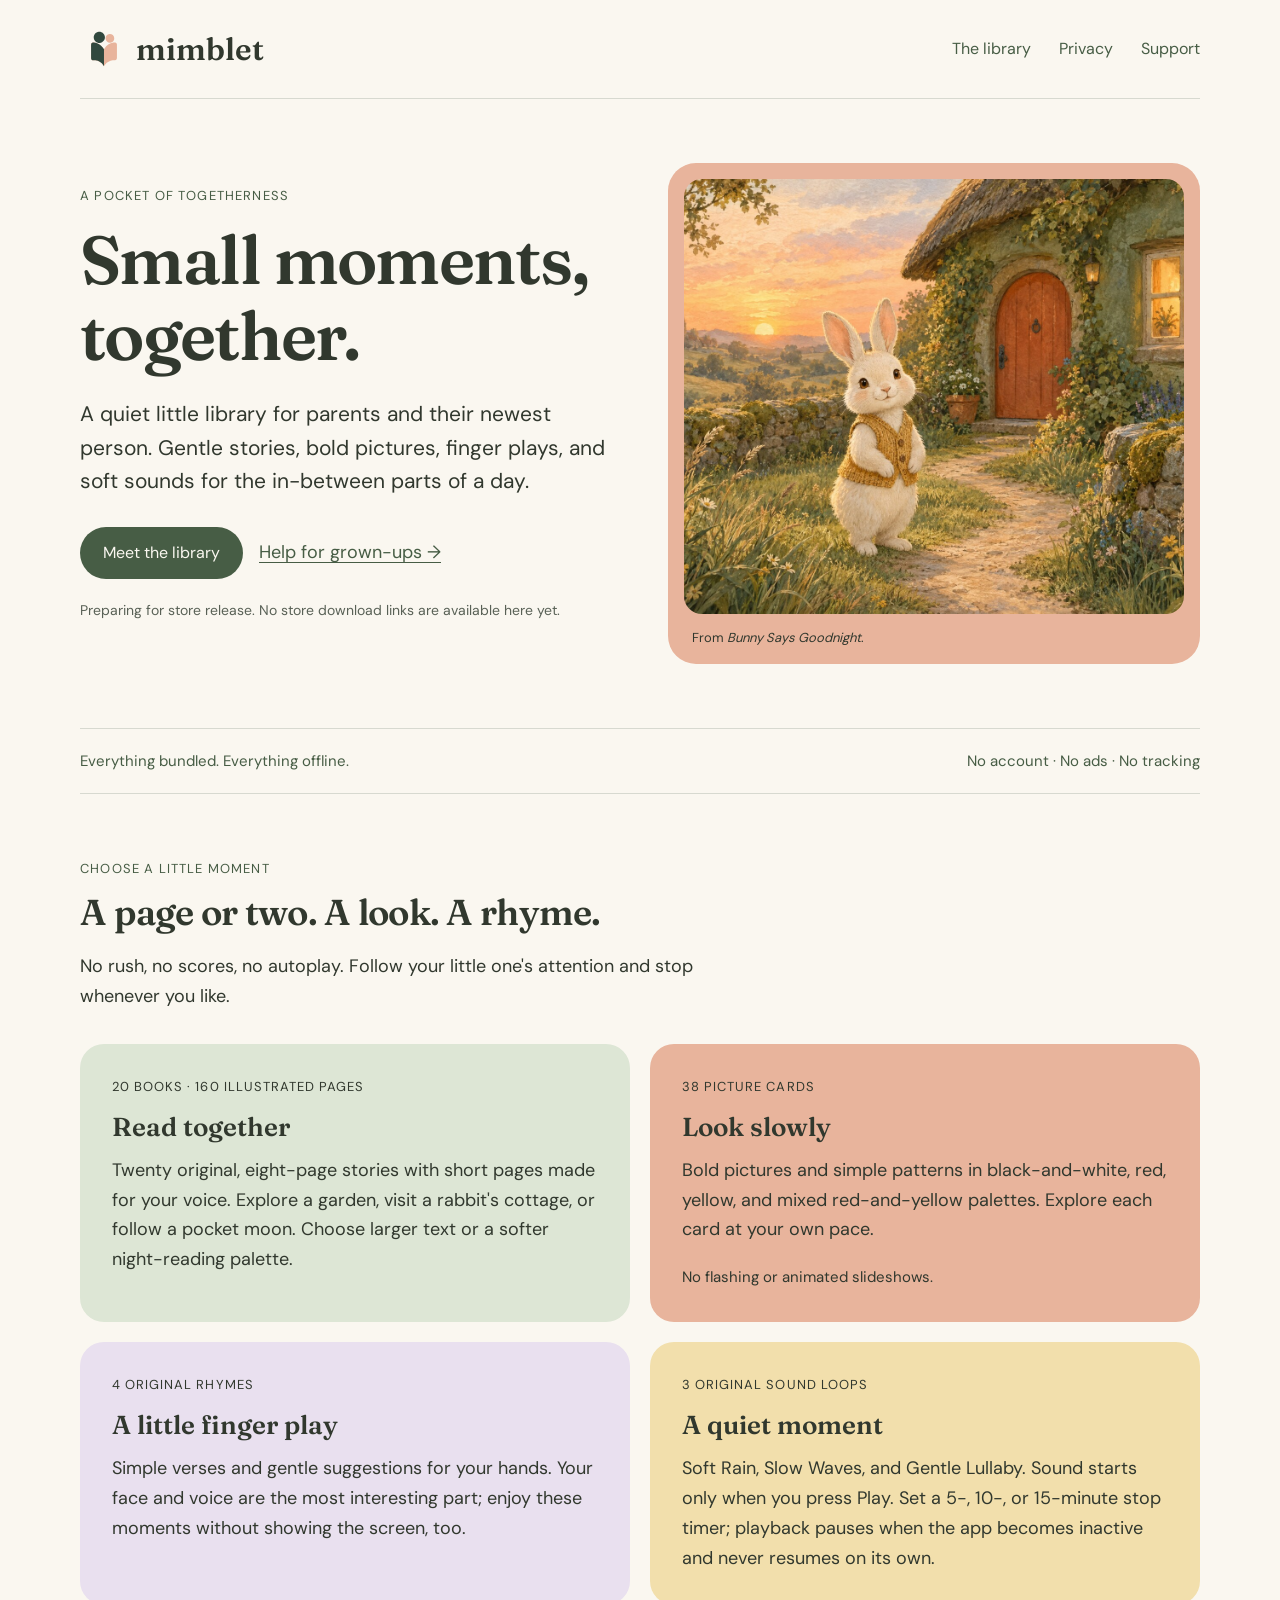
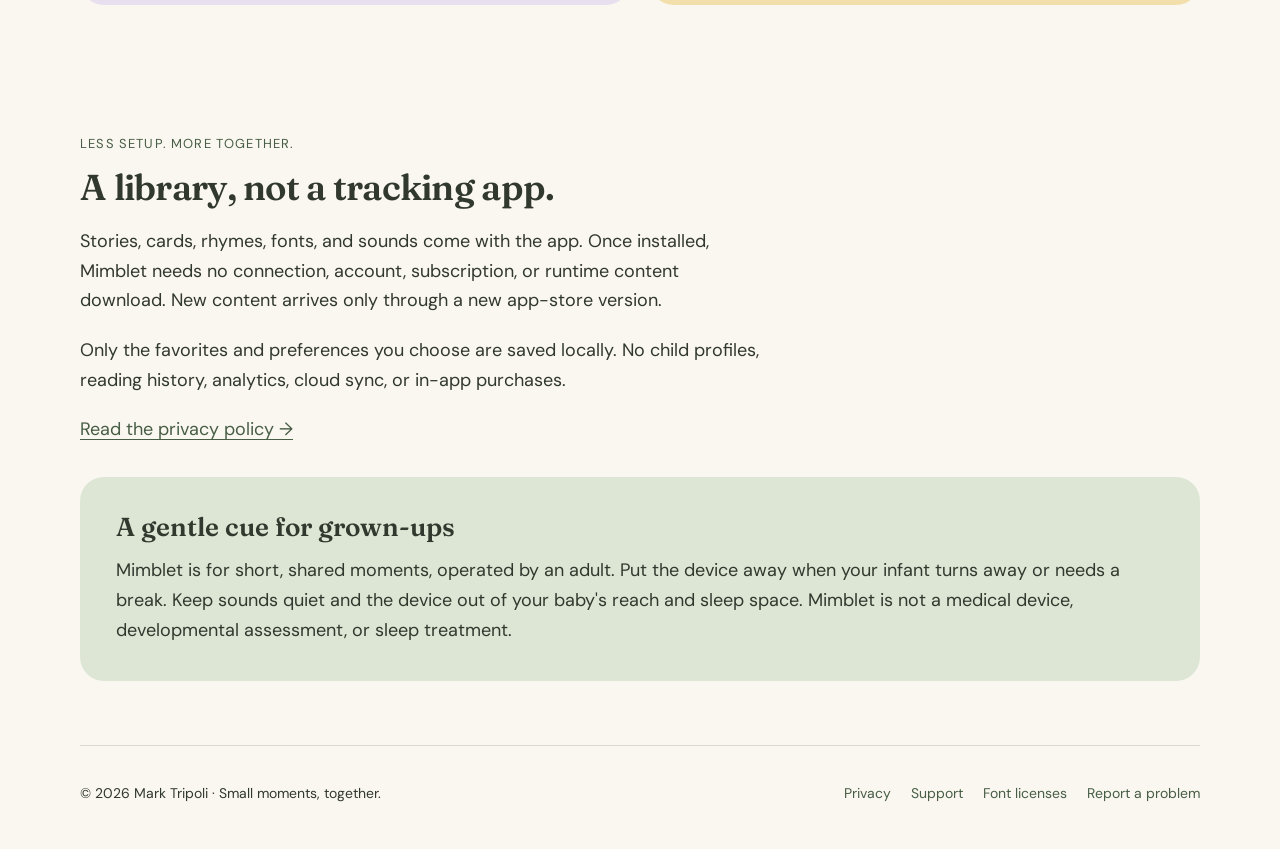
==== site/index.html @ 2c8bc7d5 "fix(site): QA/UX polish — validation, navigation, metadata, visited links" ====
<!DOCTYPE html>
<html lang="en">
<head><meta charset="utf-8"><meta name="viewport" content="width=device-width, initial-scale=1"><title>Mimblet — Small moments, together</title><meta name="description" content="An offline little library for parents and caregivers: 20 illustrated stories, 38 picture cards, four finger-play rhymes, and three soft sounds."><link rel="icon" href="assets/favicon.svg" type="image/svg+xml">
<meta name="theme-color" content="#FAF7F0">
<meta property="og:title" content="Mimblet — Small moments, together">
<meta property="og:description" content="An offline little library for parents and caregivers: illustrated stories, picture cards, finger-play rhymes, and soft sounds.">
<meta property="og:type" content="website">
<meta property="og:image" content="assets/bunny-goodnight-01.jpg">
<meta name="twitter:card" content="summary_large_image">
<link rel="stylesheet" href="styles.css"></head>
<body>
<a class="skip" href="#main">Skip to content</a>
<div class="wrap"><header class="header"><a class="brand" href="./" aria-label="Mimblet home"><img src="assets/brand-mark.svg" alt="" width="40" height="40">mimblet</a><nav aria-label="Main navigation"><a href="#library">The library</a><a href="privacy/">Privacy</a><a href="support/">Support</a></nav></header>
<main id="main">
<section class="hero" aria-labelledby="welcome"><div><p class="eyebrow">A pocket of togetherness</p><h1 id="welcome">Small moments,<br>together.</h1><p class="intro">A quiet little library for parents and their newest person. Gentle stories, bold pictures, finger plays, and soft sounds for the in-between parts of a day.</p><div class="actions"><a class="button" href="#library">Meet the library</a><a href="support/">Help for grown-ups →</a></div><p class="availability">Preparing for store release. No store download links are available here yet.</p></div><figure class="scene"><img src="assets/bunny-goodnight-01.jpg" alt="A little rabbit in a mustard waistcoat outside a warmly lit cottage at sunset." width="1536" height="1024"><figcaption>From <cite>Bunny Says Goodnight</cite>.</figcaption></figure></section>
<div class="strip" role="group" aria-label="App principles"><span>Everything bundled. Everything offline.</span><span>No account · No ads · No tracking</span></div>
<section id="library" class="section" aria-labelledby="library-title"><div class="section-head"><p class="eyebrow">Choose a little moment</p><h2 id="library-title">A page or two. A look. A rhyme.</h2><p>No rush, no scores, no autoplay. Follow your little one's attention and stop whenever you like.</p></div><div class="grid"><article class="card"><span class="number">20 books · 160 illustrated pages</span><h3>Read together</h3><p>Twenty original, eight-page stories with short pages made for your voice. Explore a garden, visit a rabbit's cottage, or follow a pocket moon. Choose larger text or a softer night-reading palette.</p></article><article class="card"><span class="number">38 picture cards</span><h3>Look slowly</h3><p>Bold pictures and simple patterns in black-and-white, red, yellow, and mixed red-and-yellow palettes. Explore each card at your own pace.</p><p class="small">No flashing or animated slideshows.</p></article><article class="card"><span class="number">4 original rhymes</span><h3>A little finger play</h3><p>Simple verses and gentle suggestions for your hands. Your face and voice are the most interesting part; enjoy these moments without showing the screen, too.</p></article><article class="card"><span class="number">3 original sound loops</span><h3>A quiet moment</h3><p>Soft Rain, Slow Waves, and Gentle Lullaby. Sound starts only when you press Play. Set a 5-, 10-, or 15-minute stop timer; playback pauses when the app becomes inactive and never resumes on its own.</p></article></div></section>
<section class="section" aria-labelledby="offline-title"><div class="section-head"><p class="eyebrow">Less setup. More together.</p><h2 id="offline-title">A library, not a tracking app.</h2><p>Stories, cards, rhymes, fonts, and sounds come with the app. Once installed, Mimblet needs no connection, account, subscription, or runtime content download. New content arrives only through a new app-store version.</p><p>Only the favorites and preferences you choose are saved locally. No child profiles, reading history, analytics, cloud sync, or in-app purchases.</p><a href="privacy/">Read the privacy policy →</a></div><div class="note"><h3>A gentle cue for grown-ups</h3><p>Mimblet is for short, shared moments, operated by an adult. Put the device away when your infant turns away or needs a break. Keep sounds quiet and the device out of your baby's reach and sleep space. Mimblet is not a medical device, developmental assessment, or sleep treatment.</p></div></section>
</main><footer class="footer"><p>© 2026 Mark Tripoli · Small moments, together.</p><nav aria-label="Footer navigation"><a href="privacy/">Privacy</a><a href="support/">Support</a><a href="support/#fonts">Font licenses</a><a href="https://github.com/MarkTripoli/mimblet-site/issues">Report a problem</a></nav></footer></div>
</body></html>
---- site/styles.css ----
@font-face{font-family:Fraunces;src:url('assets/fonts/Fraunces_600SemiBold.ttf') format('truetype');font-weight:600;font-display:swap}
@font-face{font-family:'DM Sans';src:url('assets/fonts/DMSans_400Regular.ttf') format('truetype');font-weight:400;font-display:swap}
:root{color-scheme:light;--paper:#FAF7F0;--ink:#31382E;--moss:#475D45;--sage:#DDE6D5;--butter:#F2DFAC;--line:#D7D9D0}
*{box-sizing:border-box}body{margin:0;background:var(--paper);color:var(--ink);font:18px/1.65 'DM Sans',system-ui,sans-serif}a{color:var(--moss);text-underline-offset:4px}a:hover{text-decoration-thickness:2px}a:focus-visible{outline:3px solid var(--moss);outline-offset:5px;border-radius:4px}img{display:block;max-width:100%;height:auto}h1,h2,h3,.brand{font-family:Fraunces,Georgia,serif;font-weight:600;line-height:1.12}h1{font-size:clamp(40px,5.3vw,68px);letter-spacing:-.025em;margin:16px 0 24px}h2{font-size:36px;letter-spacing:-.02em;margin:0 0 20px}h3{font-size:26px;margin:0 0 14px}p{margin:0 0 20px}.wrap{width:min(1120px,calc(100% - 64px));margin:auto}.skip{position:absolute;top:-100px;left:20px;padding:12px;background:white;z-index:2}.skip:focus{top:12px}.header{display:flex;align-items:center;justify-content:space-between;gap:24px;padding:28px 0;border-bottom:1px solid var(--line)}.brand{display:flex;align-items:center;gap:8px;font-size:31px;text-decoration:none;color:var(--ink)}.brand img{width:48px;height:40px;object-fit:contain}nav{display:flex;gap:28px;flex-wrap:wrap}nav a{font-size:16px;text-decoration:none;padding:8px 0}nav a[aria-current]{text-decoration:underline}.hero{display:grid;grid-template-columns:1fr 1fr;align-items:center;gap:56px;padding:64px 0}.eyebrow{font-size:13px;letter-spacing:.09em;text-transform:uppercase;color:var(--moss);margin-bottom:12px}.intro{font-size:21px;line-height:1.6;max-width:540px}.actions{display:flex;gap:16px;flex-wrap:wrap;align-items:center;margin-top:28px}.button{display:inline-block;padding:13px 23px;background:var(--moss);color:var(--paper);border-radius:999px;text-decoration:none;font-size:16px}.scene{margin:0;padding:16px;background:#E8B49C;border-radius:28px}.scene img{border-radius:18px;width:100%;aspect-ratio:1.15;object-fit:cover;object-position:48% center}.scene figcaption{padding:14px 8px 0;font-size:13px;line-height:1.5}.strip{border-block:1px solid var(--line);padding:20px 0;display:flex;gap:24px;flex-wrap:wrap;justify-content:space-between;font-size:15px;color:var(--moss)}.section{padding:64px 0}.section-head{max-width:680px;margin-bottom:32px}.grid{display:grid;grid-template-columns:repeat(2,1fr);gap:20px}.card{padding:32px;border-radius:24px;background:var(--sage)}.card:nth-child(2){background:#E8B49C}.card:nth-child(3){background:#E9E0EF}.card:nth-child(4){background:var(--butter)}.card p:last-child{margin-bottom:0}.number{display:block;font-size:13px;letter-spacing:.08em;text-transform:uppercase;margin-bottom:16px}.note{padding:36px;border-radius:24px;background:var(--sage)}.note p:last-child{margin:0}.footer{border-top:1px solid var(--line);padding:28px 0 36px;display:flex;justify-content:space-between;gap:24px;align-items:center;font-size:14px}.footer p{margin:0}.footer nav{gap:20px}.footer nav a{font-size:14px}.document{max-width:760px;padding:56px 0 64px}.document h1{font-size:clamp(40px,5vw,56px)}.document h2{font-size:29px;margin:40px 0 16px}.document h3{font-size:23px;margin:28px 0 12px}.document ul{padding-left:24px}.document li{margin-bottom:10px}.contents{padding:24px 28px;background:var(--sage);border-radius:18px;margin:28px 0}.contents ul{margin:0}.document section{scroll-margin-top:24px}.small{font-size:15px}.availability{font-size:14px;margin-top:20px;color:#596156}
@media(max-width:700px){body{font-size:17px}.wrap{width:calc(100% - 40px)}.header{padding:20px 0;gap:14px;flex-wrap:wrap}.brand{font-size:28px}.header nav{gap:22px}.hero{grid-template-columns:1fr;gap:32px;padding:40px 0}.intro{font-size:19px}.scene img{aspect-ratio:1.4}.strip{gap:12px 22px;justify-content:flex-start}.section{padding:44px 0}h2{font-size:30px}.grid{grid-template-columns:1fr}.card{padding:28px}.note{padding:28px}.footer{align-items:flex-start;flex-direction:column;gap:12px}.document{padding:36px 0 44px}.document h2{font-size:27px}.contents{padding:22px}.actions{gap:20px}}

a:visited{color:var(--moss)}
.button:hover{background:#3B4F3A}
.button:focus-visible{outline:3px solid var(--ink);outline-offset:4px}
nav a:hover{text-decoration:underline}
footer nav a:hover{text-decoration:underline}
.strip{position:relative}
@media (prefers-reduced-motion: reduce){*{animation-duration:.001ms !important;animation-iteration-count:1 !important;transition-duration:.001ms !important;scroll-behavior:auto !important}}
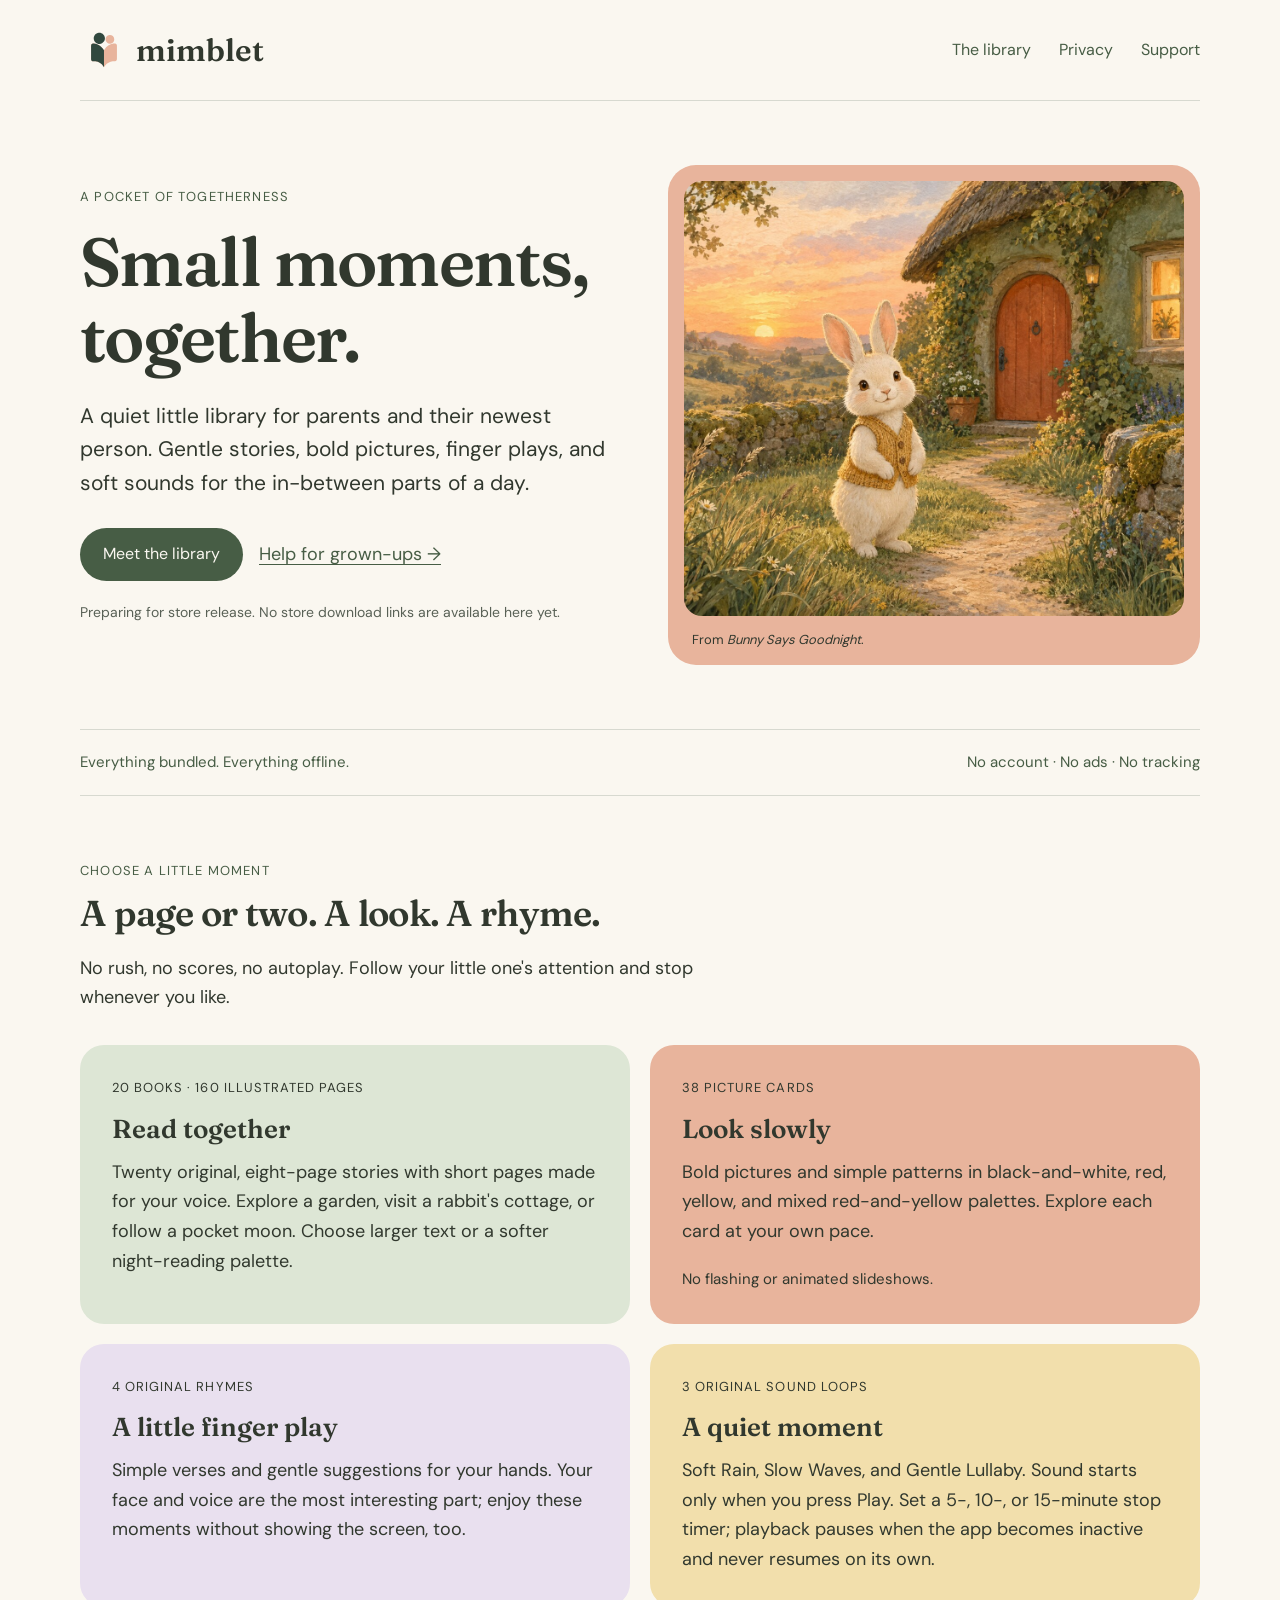
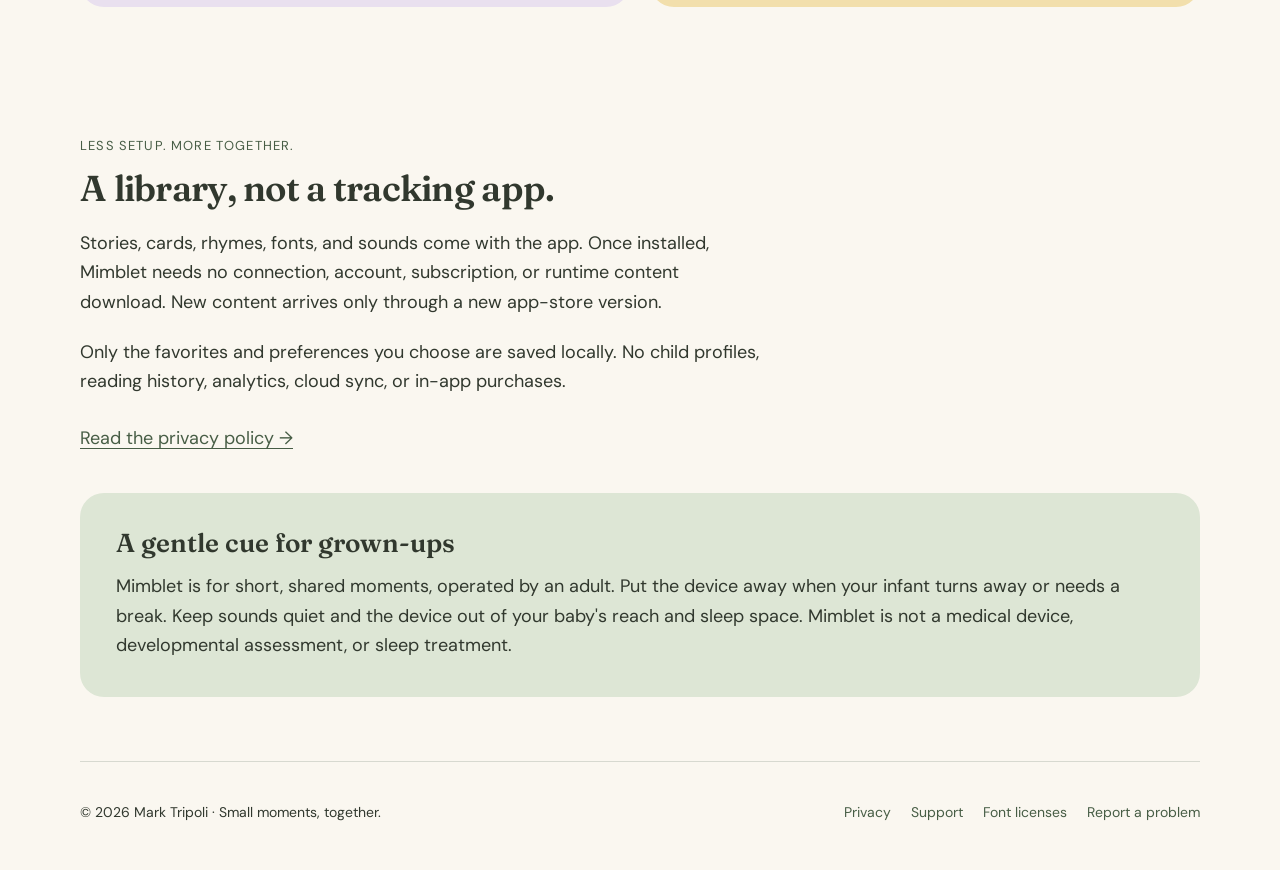
==== commit 7cd98dfa: "fix(a11y): make skip link move keyboard focus to main" ====
--- a/site/index.html
+++ b/site/index.html
@@ -11,7 +11,7 @@
 <body>
 <a class="skip" href="#main">Skip to content</a>
 <div class="wrap"><header class="header"><a class="brand" href="./" aria-label="Mimblet home"><img src="assets/brand-mark.svg" alt="" width="40" height="40">mimblet</a><nav aria-label="Main navigation"><a href="#library">The library</a><a href="privacy/">Privacy</a><a href="support/">Support</a></nav></header>
-<main id="main">
+<main id="main" tabindex="-1">
 <section class="hero" aria-labelledby="welcome"><div><p class="eyebrow">A pocket of togetherness</p><h1 id="welcome">Small moments,<br>together.</h1><p class="intro">A quiet little library for parents and their newest person. Gentle stories, bold pictures, finger plays, and soft sounds for the in-between parts of a day.</p><div class="actions"><a class="button" href="#library">Meet the library</a><a href="support/">Help for grown-ups →</a></div><p class="availability">Preparing for store release. No store download links are available here yet.</p></div><figure class="scene"><img src="assets/bunny-goodnight-01.jpg" alt="A little rabbit in a mustard waistcoat outside a warmly lit cottage at sunset." width="1536" height="1024"><figcaption>From <cite>Bunny Says Goodnight</cite>.</figcaption></figure></section>
 <div class="strip" role="group" aria-label="App principles"><span>Everything bundled. Everything offline.</span><span>No account · No ads · No tracking</span></div>
 <section id="library" class="section" aria-labelledby="library-title"><div class="section-head"><p class="eyebrow">Choose a little moment</p><h2 id="library-title">A page or two. A look. A rhyme.</h2><p>No rush, no scores, no autoplay. Follow your little one's attention and stop whenever you like.</p></div><div class="grid"><article class="card"><span class="number">20 books · 160 illustrated pages</span><h3>Read together</h3><p>Twenty original, eight-page stories with short pages made for your voice. Explore a garden, visit a rabbit's cottage, or follow a pocket moon. Choose larger text or a softer night-reading palette.</p></article><article class="card"><span class="number">38 picture cards</span><h3>Look slowly</h3><p>Bold pictures and simple patterns in black-and-white, red, yellow, and mixed red-and-yellow palettes. Explore each card at your own pace.</p><p class="small">No flashing or animated slideshows.</p></article><article class="card"><span class="number">4 original rhymes</span><h3>A little finger play</h3><p>Simple verses and gentle suggestions for your hands. Your face and voice are the most interesting part; enjoy these moments without showing the screen, too.</p></article><article class="card"><span class="number">3 original sound loops</span><h3>A quiet moment</h3><p>Soft Rain, Slow Waves, and Gentle Lullaby. Sound starts only when you press Play. Set a 5-, 10-, or 15-minute stop timer; playback pauses when the app becomes inactive and never resumes on its own.</p></article></div></section>
--- a/site/styles.css
+++ b/site/styles.css
@@ -11,3 +11,9 @@
 footer nav a:hover{text-decoration:underline}
 .strip{position:relative}
 @media (prefers-reduced-motion: reduce){*{animation-duration:.001ms !important;animation-iteration-count:1 !important;transition-duration:.001ms !important;scroll-behavior:auto !important}}
+
+/* tap-target minimums */
+.brand{min-height:44px;display:inline-flex;align-items:center}
+.footer nav a{min-width:44px;justify-content:center}
+nav a,.footer nav a,.contents a,.actions a,.section-head a,.document a{min-height:44px;display:inline-flex;align-items:center}
+.button{min-height:44px;display:inline-flex;align-items:center}
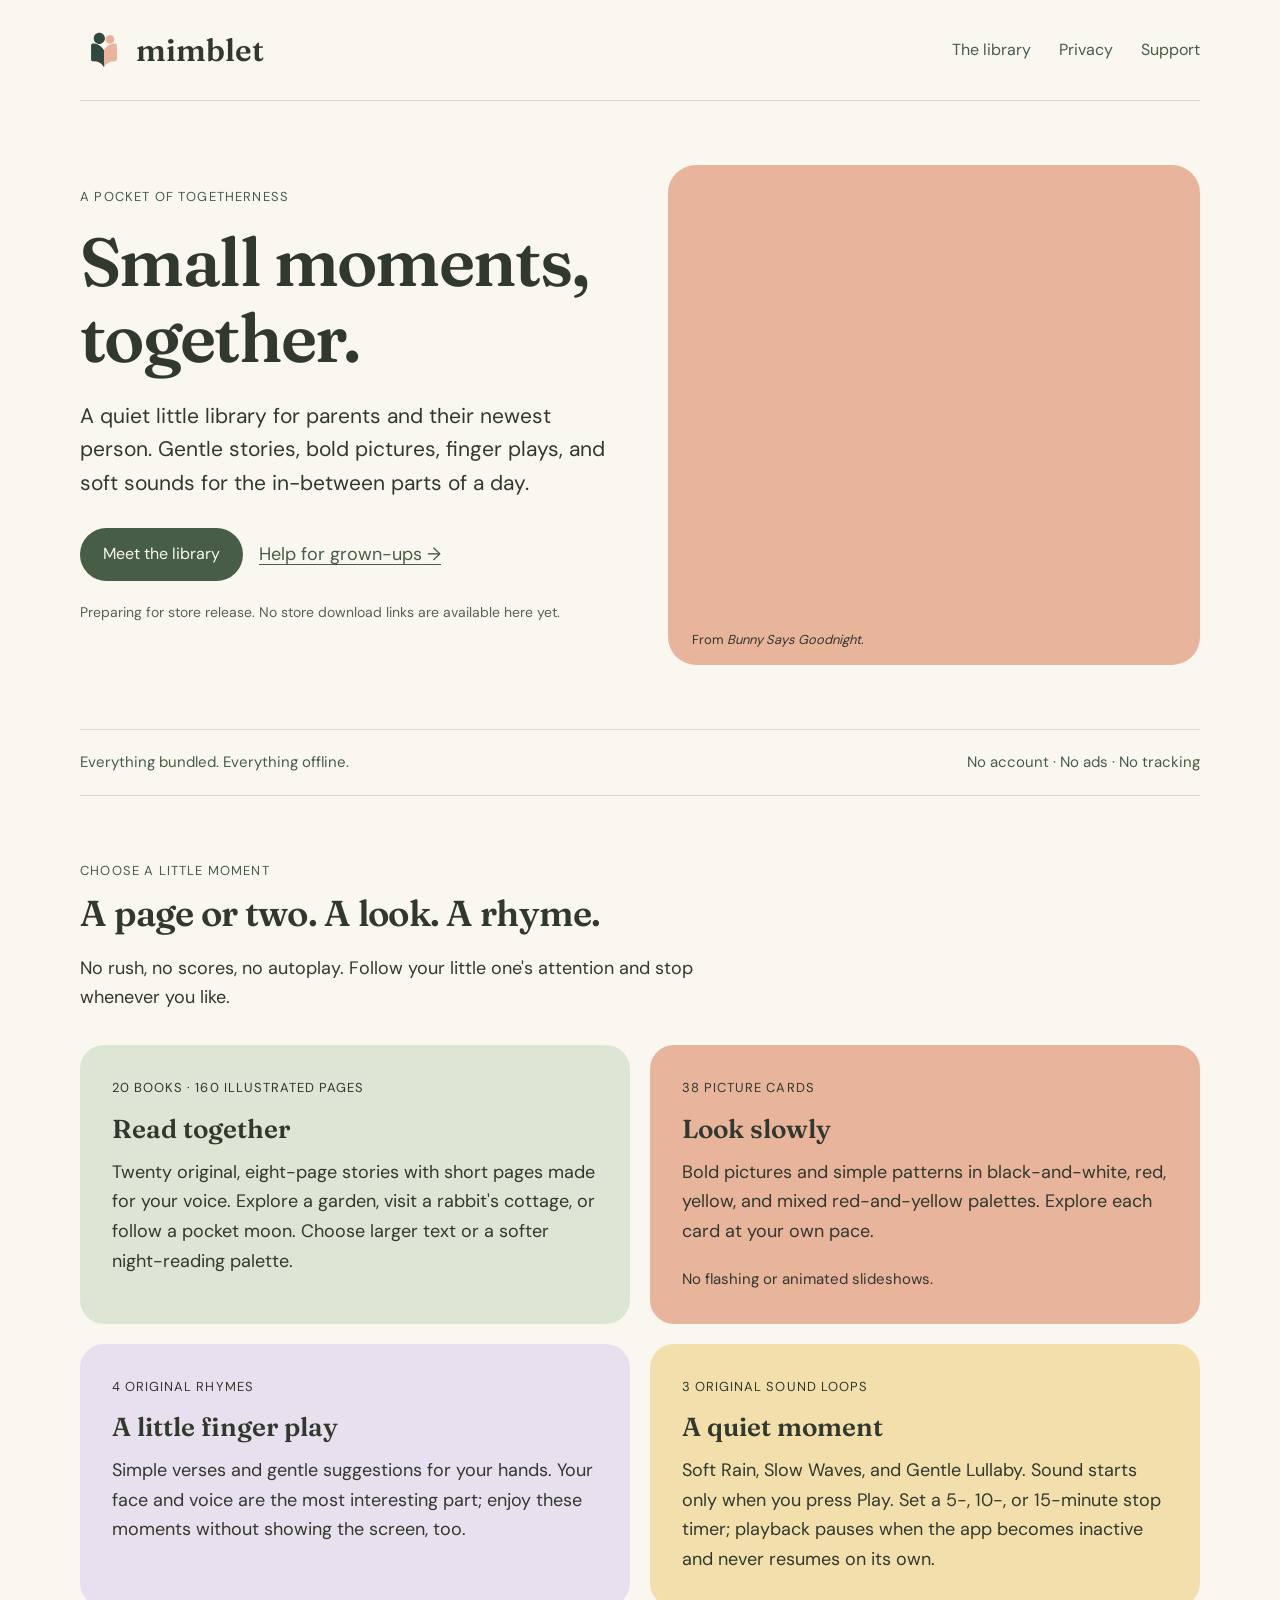
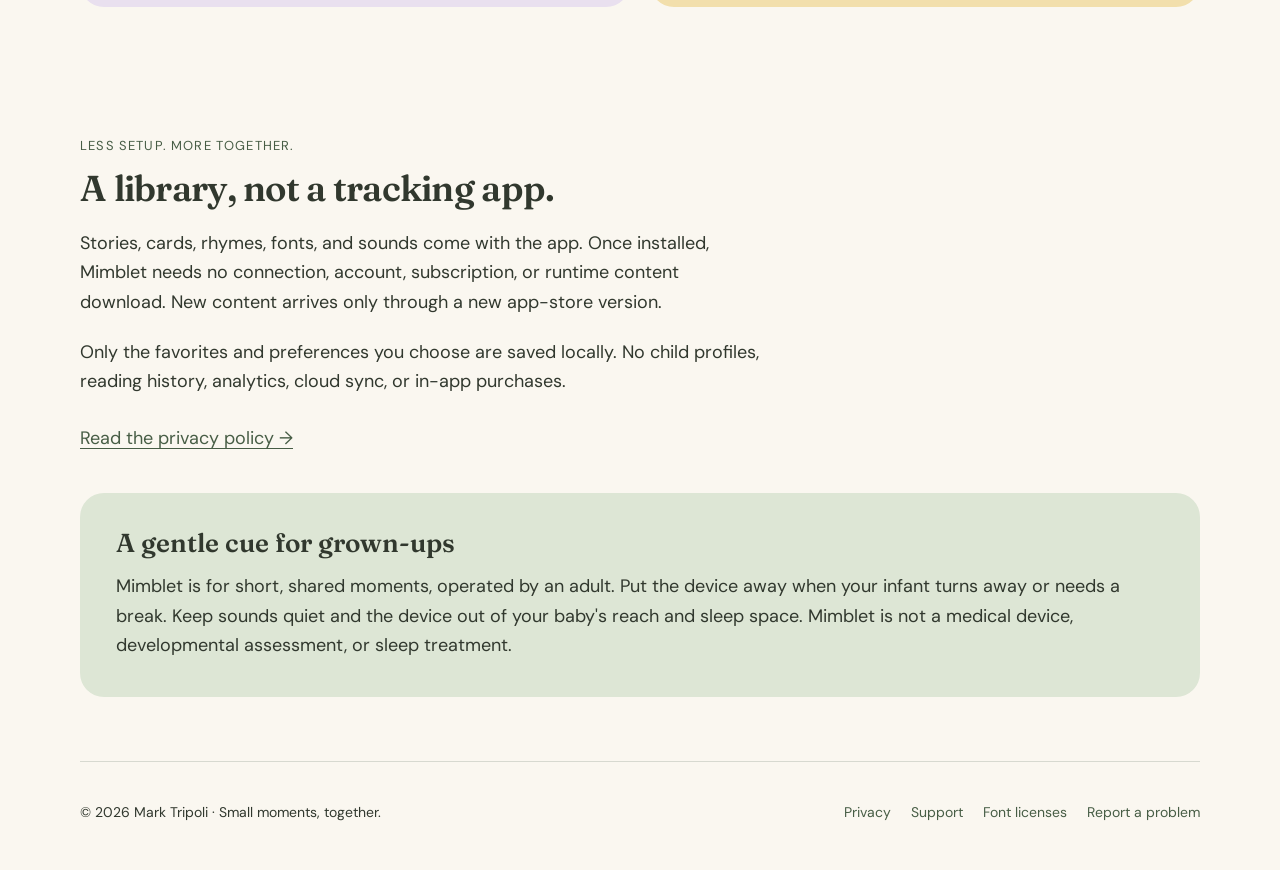
==== commit 5a2f9b4a: "Performance: responsive hero images Fixes #14" ====
--- a/site/index.html
+++ b/site/index.html
@@ -7,12 +7,12 @@
 <meta property="og:type" content="website">
 <meta property="og:image" content="assets/bunny-goodnight-01.jpg">
 <meta name="twitter:card" content="summary_large_image">
-<link rel="stylesheet" href="styles.css"></head>
+<link rel="preload" as="image" href="assets/bunny-goodnight-01-1200w.jpg" fetchpriority="high"><link rel="stylesheet" href="styles.css"></head>
 <body>
 <a class="skip" href="#main">Skip to content</a>
 <div class="wrap"><header class="header"><a class="brand" href="./" aria-label="Mimblet home"><img src="assets/brand-mark.svg" alt="" width="40" height="40">mimblet</a><nav aria-label="Main navigation"><a href="#library">The library</a><a href="privacy/">Privacy</a><a href="support/">Support</a></nav></header>
 <main id="main" tabindex="-1">
-<section class="hero" aria-labelledby="welcome"><div><p class="eyebrow">A pocket of togetherness</p><h1 id="welcome">Small moments,<br>together.</h1><p class="intro">A quiet little library for parents and their newest person. Gentle stories, bold pictures, finger plays, and soft sounds for the in-between parts of a day.</p><div class="actions"><a class="button" href="#library">Meet the library</a><a href="support/">Help for grown-ups →</a></div><p class="availability">Preparing for store release. No store download links are available here yet.</p></div><figure class="scene"><img src="assets/bunny-goodnight-01.jpg" alt="A little rabbit in a mustard waistcoat outside a warmly lit cottage at sunset." width="1536" height="1024"><figcaption>From <cite>Bunny Says Goodnight</cite>.</figcaption></figure></section>
+<section class="hero" aria-labelledby="welcome"><div><p class="eyebrow">A pocket of togetherness</p><h1 id="welcome">Small moments,<br>together.</h1><p class="intro">A quiet little library for parents and their newest person. Gentle stories, bold pictures, finger plays, and soft sounds for the in-between parts of a day.</p><div class="actions"><a class="button" href="#library">Meet the library</a><a href="support/">Help for grown-ups →</a></div><p class="availability">Preparing for store release. No store download links are available here yet.</p></div><figure class="scene"><img src="assets/bunny-goodnight-01-1200w.jpg" srcset="assets/bunny-goodnight-01-480w.jpg 480w, assets/bunny-goodnight-01-768w.jpg 768w, assets/bunny-goodnight-01-1200w.jpg 1200w" sizes="(max-width: 768px) 100vw, 60vw" alt="A little rabbit in a mustard waistcoat outside a warmly lit cottage at sunset." width="1536" height="1020" decoding="async" fetchpriority="high"><figcaption>From <cite>Bunny Says Goodnight</cite>.</figcaption></figure></section>
 <div class="strip" role="group" aria-label="App principles"><span>Everything bundled. Everything offline.</span><span>No account · No ads · No tracking</span></div>
 <section id="library" class="section" aria-labelledby="library-title"><div class="section-head"><p class="eyebrow">Choose a little moment</p><h2 id="library-title">A page or two. A look. A rhyme.</h2><p>No rush, no scores, no autoplay. Follow your little one's attention and stop whenever you like.</p></div><div class="grid"><article class="card"><span class="number">20 books · 160 illustrated pages</span><h3>Read together</h3><p>Twenty original, eight-page stories with short pages made for your voice. Explore a garden, visit a rabbit's cottage, or follow a pocket moon. Choose larger text or a softer night-reading palette.</p></article><article class="card"><span class="number">38 picture cards</span><h3>Look slowly</h3><p>Bold pictures and simple patterns in black-and-white, red, yellow, and mixed red-and-yellow palettes. Explore each card at your own pace.</p><p class="small">No flashing or animated slideshows.</p></article><article class="card"><span class="number">4 original rhymes</span><h3>A little finger play</h3><p>Simple verses and gentle suggestions for your hands. Your face and voice are the most interesting part; enjoy these moments without showing the screen, too.</p></article><article class="card"><span class="number">3 original sound loops</span><h3>A quiet moment</h3><p>Soft Rain, Slow Waves, and Gentle Lullaby. Sound starts only when you press Play. Set a 5-, 10-, or 15-minute stop timer; playback pauses when the app becomes inactive and never resumes on its own.</p></article></div></section>
 <section class="section" aria-labelledby="offline-title"><div class="section-head"><p class="eyebrow">Less setup. More together.</p><h2 id="offline-title">A library, not a tracking app.</h2><p>Stories, cards, rhymes, fonts, and sounds come with the app. Once installed, Mimblet needs no connection, account, subscription, or runtime content download. New content arrives only through a new app-store version.</p><p>Only the favorites and preferences you choose are saved locally. No child profiles, reading history, analytics, cloud sync, or in-app purchases.</p><a href="privacy/">Read the privacy policy →</a></div><div class="note"><h3>A gentle cue for grown-ups</h3><p>Mimblet is for short, shared moments, operated by an adult. Put the device away when your infant turns away or needs a break. Keep sounds quiet and the device out of your baby's reach and sleep space. Mimblet is not a medical device, developmental assessment, or sleep treatment.</p></div></section>
--- a/site/styles.css
+++ b/site/styles.css
@@ -17,3 +17,23 @@
 .footer nav a{min-width:44px;justify-content:center}
 nav a,.footer nav a,.contents a,.actions a,.section-head a,.document a{min-height:44px;display:inline-flex;align-items:center}
 .button{min-height:44px;display:inline-flex;align-items:center}
+
+@media (forced-colors: active){
+  .button{background:Canvas;color:ButtonText;border:2px solid ButtonText}
+  .scene,.card,.note,.contents{background:Canvas;border:1px solid CanvasText}
+  nav a,.footer nav a{color:LinkText}
+}
+
+/* accessibility: consistent focus rings */
+a:focus-visible,button:focus-visible,.button:focus-visible,nav a:focus-visible,.contents a:focus-visible,.footer nav a:focus-visible,.skip:focus-visible{outline:3px solid var(--moss);outline-offset:2px;border-radius:4px}
+.skip:focus-visible{top:12px}
+
+@media (prefers-reduced-motion: reduce){
+  *{animation:none !important;transition:none !important;scroll-behavior:auto !important}
+}
+
+@media (forced-colors: active){
+  .skip{background:Canvas;color:ButtonText;border:2px solid ButtonText}
+  .skip:focus-visible{outline:3px solid ButtonText;outline-offset:2px}
+  .button:focus-visible{outline:3px solid ButtonText;outline-offset:2px}
+}
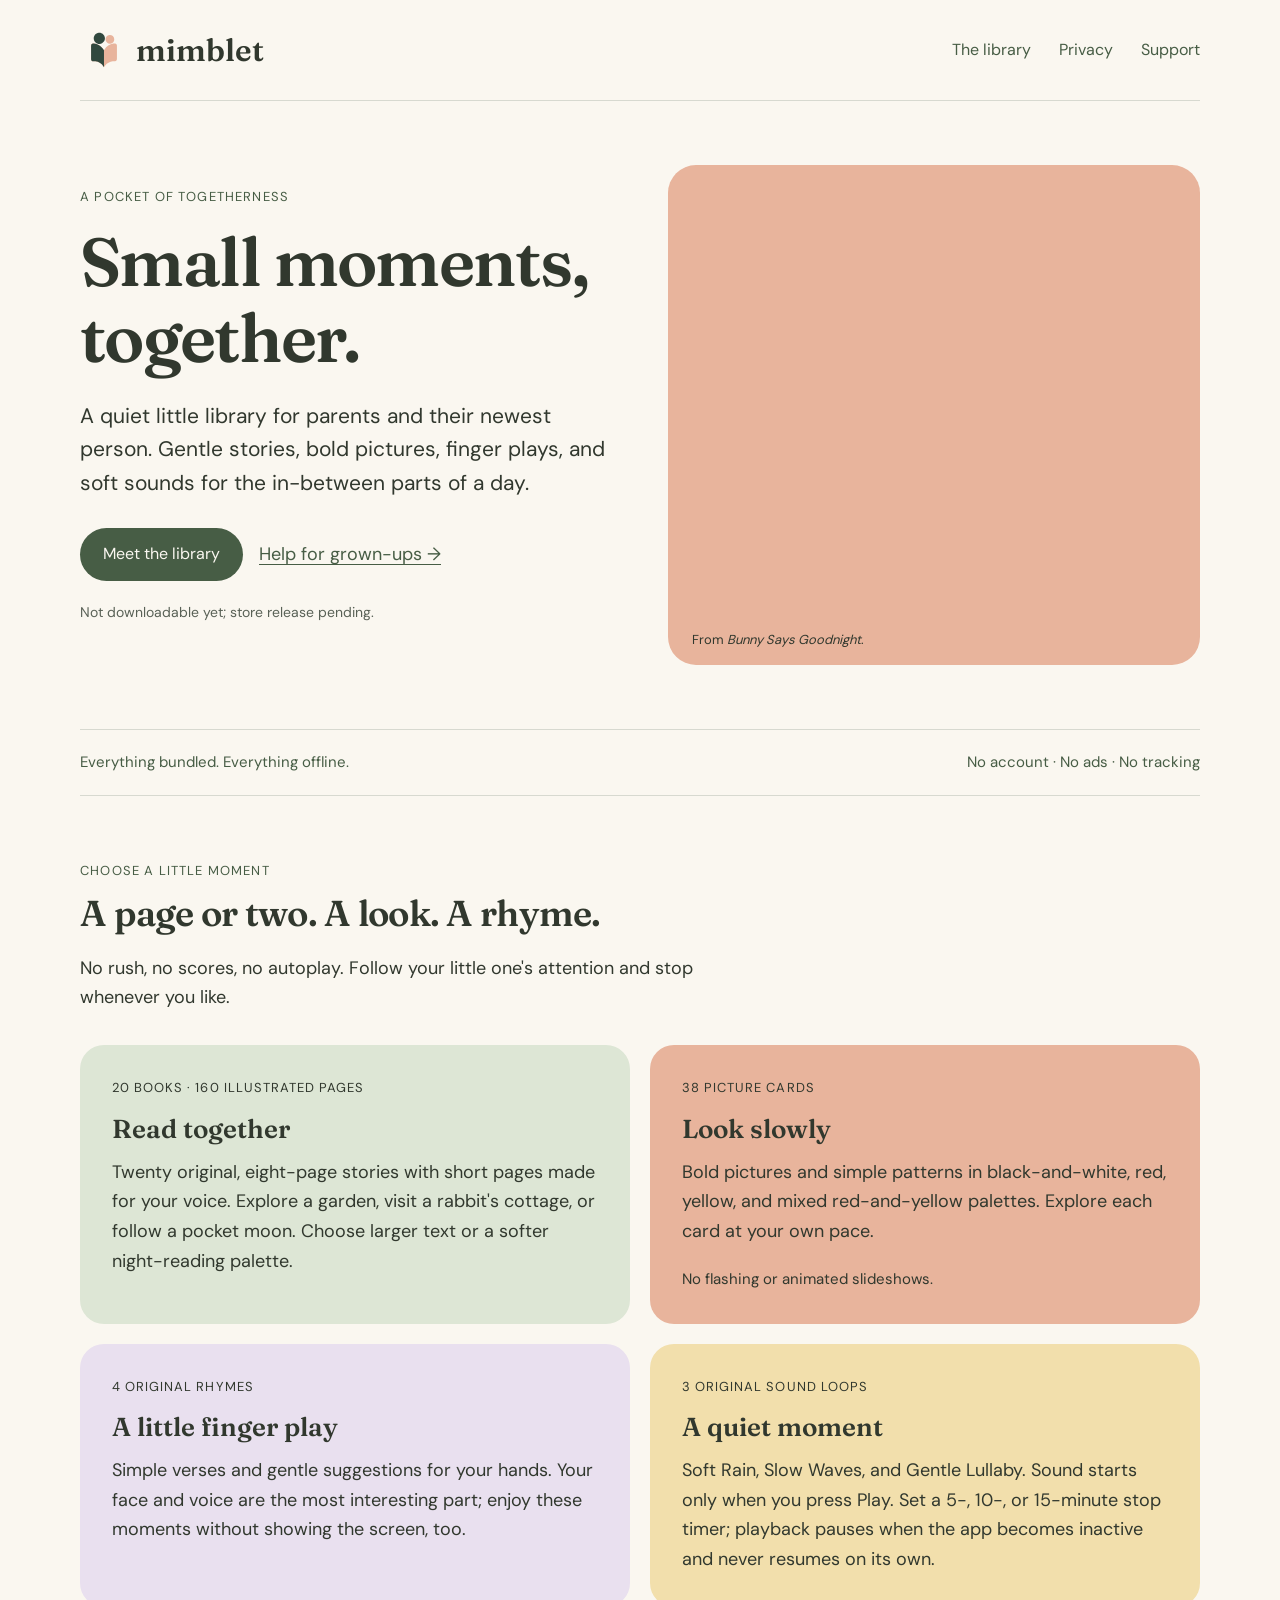
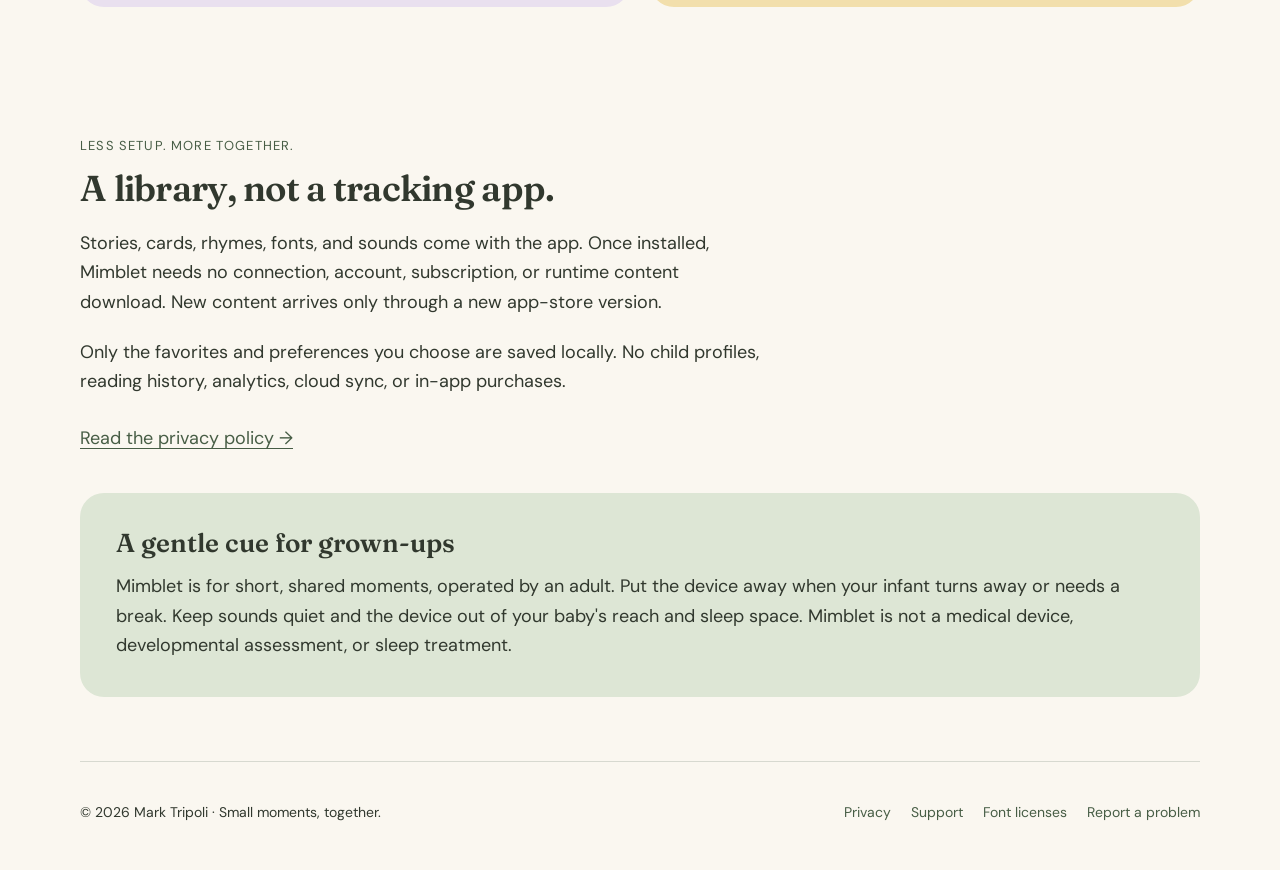
==== commit ef3c9e0e: "Copy: simplify store-release and support language for caregivers Fixes #20" ====
--- a/site/index.html
+++ b/site/index.html
@@ -7,12 +7,12 @@
 <meta property="og:type" content="website">
 <meta property="og:image" content="assets/bunny-goodnight-01.jpg">
 <meta name="twitter:card" content="summary_large_image">
-<link rel="preload" as="image" href="assets/bunny-goodnight-01-1200w.jpg" fetchpriority="high"><link rel="stylesheet" href="styles.css"></head>
+<link rel="preload" as="image" href="assets/bunny-goodnight-01-1200w.jpg" fetchpriority="high"><link rel="preload" as="font" type="font/truetype" href="assets/fonts/Fraunces_600SemiBold.ttf" crossorigin><link rel="preload" as="font" type="font/truetype" href="assets/fonts/DMSans_400Regular.ttf" crossorigin><link rel="stylesheet" href="styles.css"></head>
 <body>
 <a class="skip" href="#main">Skip to content</a>
 <div class="wrap"><header class="header"><a class="brand" href="./" aria-label="Mimblet home"><img src="assets/brand-mark.svg" alt="" width="40" height="40">mimblet</a><nav aria-label="Main navigation"><a href="#library">The library</a><a href="privacy/">Privacy</a><a href="support/">Support</a></nav></header>
 <main id="main" tabindex="-1">
-<section class="hero" aria-labelledby="welcome"><div><p class="eyebrow">A pocket of togetherness</p><h1 id="welcome">Small moments,<br>together.</h1><p class="intro">A quiet little library for parents and their newest person. Gentle stories, bold pictures, finger plays, and soft sounds for the in-between parts of a day.</p><div class="actions"><a class="button" href="#library">Meet the library</a><a href="support/">Help for grown-ups →</a></div><p class="availability">Preparing for store release. No store download links are available here yet.</p></div><figure class="scene"><img src="assets/bunny-goodnight-01-1200w.jpg" srcset="assets/bunny-goodnight-01-480w.jpg 480w, assets/bunny-goodnight-01-768w.jpg 768w, assets/bunny-goodnight-01-1200w.jpg 1200w" sizes="(max-width: 768px) 100vw, 60vw" alt="A little rabbit in a mustard waistcoat outside a warmly lit cottage at sunset." width="1536" height="1020" decoding="async" fetchpriority="high"><figcaption>From <cite>Bunny Says Goodnight</cite>.</figcaption></figure></section>
+<section class="hero" aria-labelledby="welcome"><div><p class="eyebrow">A pocket of togetherness</p><h1 id="welcome">Small moments,<br>together.</h1><p class="intro">A quiet little library for parents and their newest person. Gentle stories, bold pictures, finger plays, and soft sounds for the in-between parts of a day.</p><div class="actions"><a class="button" href="#library">Meet the library</a><a href="support/">Help for grown-ups →</a></div><p class="availability">Not downloadable yet; store release pending.</p></div><figure class="scene"><img src="assets/bunny-goodnight-01-1200w.jpg" srcset="assets/bunny-goodnight-01-480w.jpg 480w, assets/bunny-goodnight-01-768w.jpg 768w, assets/bunny-goodnight-01-1200w.jpg 1200w" sizes="(max-width: 768px) 100vw, 60vw" alt="A little rabbit in a mustard waistcoat outside a warmly lit cottage at sunset." width="1536" height="1020" decoding="async" fetchpriority="high"><figcaption>From <cite>Bunny Says Goodnight</cite>.</figcaption></figure></section>
 <div class="strip" role="group" aria-label="App principles"><span>Everything bundled. Everything offline.</span><span>No account · No ads · No tracking</span></div>
 <section id="library" class="section" aria-labelledby="library-title"><div class="section-head"><p class="eyebrow">Choose a little moment</p><h2 id="library-title">A page or two. A look. A rhyme.</h2><p>No rush, no scores, no autoplay. Follow your little one's attention and stop whenever you like.</p></div><div class="grid"><article class="card"><span class="number">20 books · 160 illustrated pages</span><h3>Read together</h3><p>Twenty original, eight-page stories with short pages made for your voice. Explore a garden, visit a rabbit's cottage, or follow a pocket moon. Choose larger text or a softer night-reading palette.</p></article><article class="card"><span class="number">38 picture cards</span><h3>Look slowly</h3><p>Bold pictures and simple patterns in black-and-white, red, yellow, and mixed red-and-yellow palettes. Explore each card at your own pace.</p><p class="small">No flashing or animated slideshows.</p></article><article class="card"><span class="number">4 original rhymes</span><h3>A little finger play</h3><p>Simple verses and gentle suggestions for your hands. Your face and voice are the most interesting part; enjoy these moments without showing the screen, too.</p></article><article class="card"><span class="number">3 original sound loops</span><h3>A quiet moment</h3><p>Soft Rain, Slow Waves, and Gentle Lullaby. Sound starts only when you press Play. Set a 5-, 10-, or 15-minute stop timer; playback pauses when the app becomes inactive and never resumes on its own.</p></article></div></section>
 <section class="section" aria-labelledby="offline-title"><div class="section-head"><p class="eyebrow">Less setup. More together.</p><h2 id="offline-title">A library, not a tracking app.</h2><p>Stories, cards, rhymes, fonts, and sounds come with the app. Once installed, Mimblet needs no connection, account, subscription, or runtime content download. New content arrives only through a new app-store version.</p><p>Only the favorites and preferences you choose are saved locally. No child profiles, reading history, analytics, cloud sync, or in-app purchases.</p><a href="privacy/">Read the privacy policy →</a></div><div class="note"><h3>A gentle cue for grown-ups</h3><p>Mimblet is for short, shared moments, operated by an adult. Put the device away when your infant turns away or needs a break. Keep sounds quiet and the device out of your baby's reach and sleep space. Mimblet is not a medical device, developmental assessment, or sleep treatment.</p></div></section>
--- a/site/styles.css
+++ b/site/styles.css
@@ -1,6 +1,6 @@
 @font-face{font-family:Fraunces;src:url('assets/fonts/Fraunces_600SemiBold.ttf') format('truetype');font-weight:600;font-display:swap}
 @font-face{font-family:'DM Sans';src:url('assets/fonts/DMSans_400Regular.ttf') format('truetype');font-weight:400;font-display:swap}
-:root{color-scheme:light;--paper:#FAF7F0;--ink:#31382E;--moss:#475D45;--sage:#DDE6D5;--butter:#F2DFAC;--line:#D7D9D0}
+:root{color-scheme:light dark;--paper:#FAF7F0;--ink:#31382E;--moss:#475D45;--sage:#DDE6D5;--butter:#F2DFAC;--line:#D7D9D0}
 *{box-sizing:border-box}body{margin:0;background:var(--paper);color:var(--ink);font:18px/1.65 'DM Sans',system-ui,sans-serif}a{color:var(--moss);text-underline-offset:4px}a:hover{text-decoration-thickness:2px}a:focus-visible{outline:3px solid var(--moss);outline-offset:5px;border-radius:4px}img{display:block;max-width:100%;height:auto}h1,h2,h3,.brand{font-family:Fraunces,Georgia,serif;font-weight:600;line-height:1.12}h1{font-size:clamp(40px,5.3vw,68px);letter-spacing:-.025em;margin:16px 0 24px}h2{font-size:36px;letter-spacing:-.02em;margin:0 0 20px}h3{font-size:26px;margin:0 0 14px}p{margin:0 0 20px}.wrap{width:min(1120px,calc(100% - 64px));margin:auto}.skip{position:absolute;top:-100px;left:20px;padding:12px;background:white;z-index:2}.skip:focus{top:12px}.header{display:flex;align-items:center;justify-content:space-between;gap:24px;padding:28px 0;border-bottom:1px solid var(--line)}.brand{display:flex;align-items:center;gap:8px;font-size:31px;text-decoration:none;color:var(--ink)}.brand img{width:48px;height:40px;object-fit:contain}nav{display:flex;gap:28px;flex-wrap:wrap}nav a{font-size:16px;text-decoration:none;padding:8px 0}nav a[aria-current]{text-decoration:underline}.hero{display:grid;grid-template-columns:1fr 1fr;align-items:center;gap:56px;padding:64px 0}.eyebrow{font-size:13px;letter-spacing:.09em;text-transform:uppercase;color:var(--moss);margin-bottom:12px}.intro{font-size:21px;line-height:1.6;max-width:540px}.actions{display:flex;gap:16px;flex-wrap:wrap;align-items:center;margin-top:28px}.button{display:inline-block;padding:13px 23px;background:var(--moss);color:var(--paper);border-radius:999px;text-decoration:none;font-size:16px}.scene{margin:0;padding:16px;background:#E8B49C;border-radius:28px}.scene img{border-radius:18px;width:100%;aspect-ratio:1.15;object-fit:cover;object-position:48% center}.scene figcaption{padding:14px 8px 0;font-size:13px;line-height:1.5}.strip{border-block:1px solid var(--line);padding:20px 0;display:flex;gap:24px;flex-wrap:wrap;justify-content:space-between;font-size:15px;color:var(--moss)}.section{padding:64px 0}.section-head{max-width:680px;margin-bottom:32px}.grid{display:grid;grid-template-columns:repeat(2,1fr);gap:20px}.card{padding:32px;border-radius:24px;background:var(--sage)}.card:nth-child(2){background:#E8B49C}.card:nth-child(3){background:#E9E0EF}.card:nth-child(4){background:var(--butter)}.card p:last-child{margin-bottom:0}.number{display:block;font-size:13px;letter-spacing:.08em;text-transform:uppercase;margin-bottom:16px}.note{padding:36px;border-radius:24px;background:var(--sage)}.note p:last-child{margin:0}.footer{border-top:1px solid var(--line);padding:28px 0 36px;display:flex;justify-content:space-between;gap:24px;align-items:center;font-size:14px}.footer p{margin:0}.footer nav{gap:20px}.footer nav a{font-size:14px}.document{max-width:760px;padding:56px 0 64px}.document h1{font-size:clamp(40px,5vw,56px)}.document h2{font-size:29px;margin:40px 0 16px}.document h3{font-size:23px;margin:28px 0 12px}.document ul{padding-left:24px}.document li{margin-bottom:10px}.contents{padding:24px 28px;background:var(--sage);border-radius:18px;margin:28px 0}.contents ul{margin:0}.document section{scroll-margin-top:24px}.small{font-size:15px}.availability{font-size:14px;margin-top:20px;color:#596156}
 @media(max-width:700px){body{font-size:17px}.wrap{width:calc(100% - 40px)}.header{padding:20px 0;gap:14px;flex-wrap:wrap}.brand{font-size:28px}.header nav{gap:22px}.hero{grid-template-columns:1fr;gap:32px;padding:40px 0}.intro{font-size:19px}.scene img{aspect-ratio:1.4}.strip{gap:12px 22px;justify-content:flex-start}.section{padding:44px 0}h2{font-size:30px}.grid{grid-template-columns:1fr}.card{padding:28px}.note{padding:28px}.footer{align-items:flex-start;flex-direction:column;gap:12px}.document{padding:36px 0 44px}.document h2{font-size:27px}.contents{padding:22px}.actions{gap:20px}}
 
@@ -37,3 +37,16 @@
   .skip:focus-visible{outline:3px solid ButtonText;outline-offset:2px}
   .button:focus-visible{outline:3px solid ButtonText;outline-offset:2px}
 }
+
+.footer p a{min-height:44px;display:inline-flex;align-items:center}
+
+
+@media (prefers-color-scheme: dark){
+  :root{color-scheme:dark;--paper:#1A1F18;--ink:#E6E8E1;--moss:#9FC09A;--sage:#2A3328;--butter:#3A3830;--line:#334033}
+  body{background:var(--paper);color:var(--ink)}
+  .header{border-color:var(--line)}
+  a{color:var(--moss)}
+  .card,.scene,.note,.contents{background:var(--sage);border-color:var(--line);color:var(--ink)}
+  .footer{border-color:var(--line);color:var(--ink)}
+  .skip{background:#2A3328;color:var(--ink)}
+}
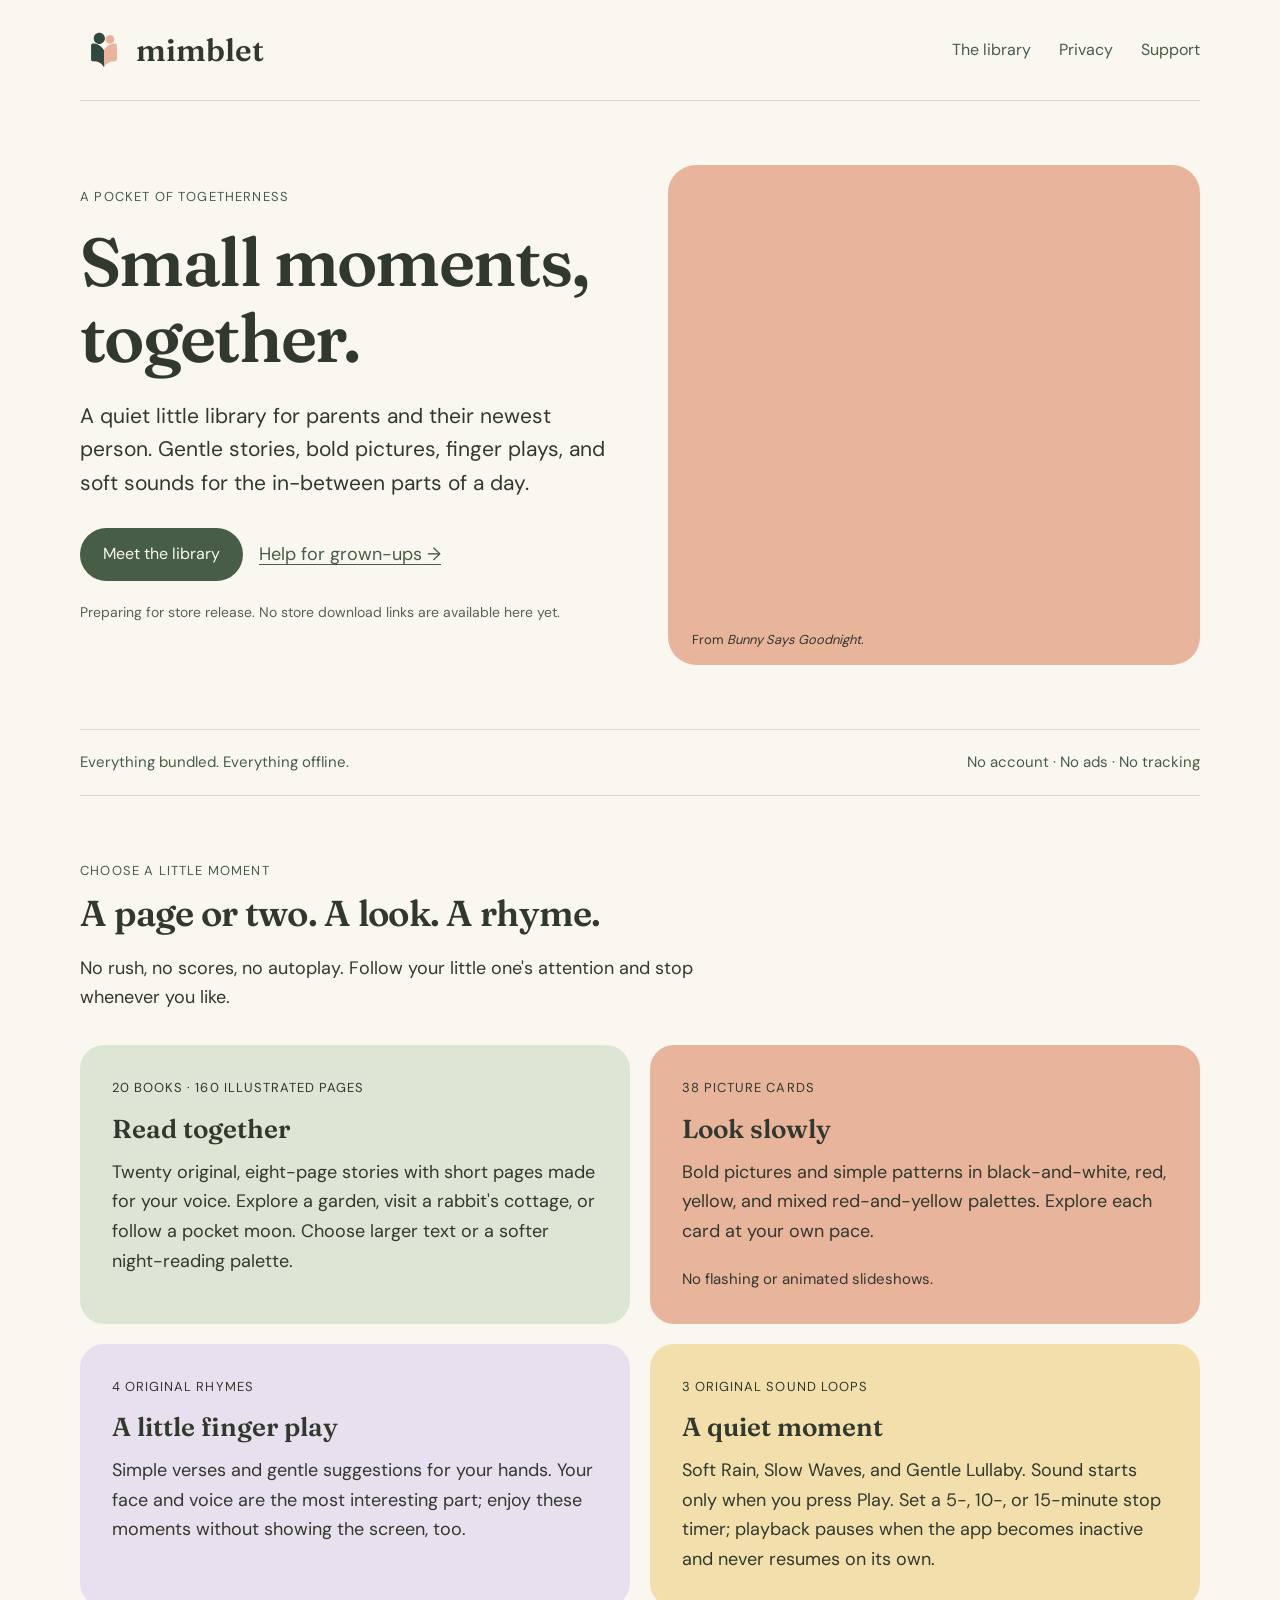
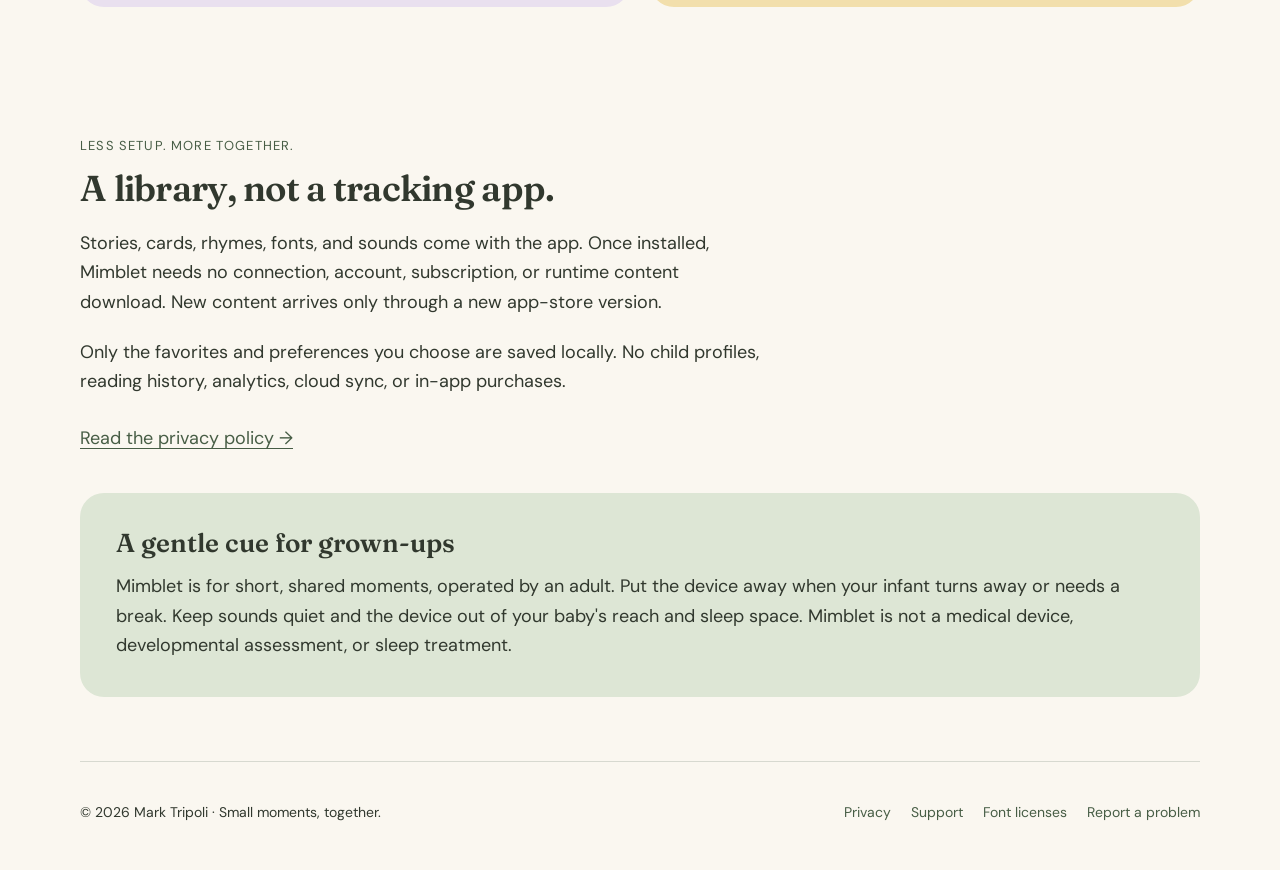
==== commit 03519f08: "Performance: preload bundled fonts (#23)" ====
--- a/site/index.html
+++ b/site/index.html
@@ -12,7 +12,7 @@
 <a class="skip" href="#main">Skip to content</a>
 <div class="wrap"><header class="header"><a class="brand" href="./" aria-label="Mimblet home"><img src="assets/brand-mark.svg" alt="" width="40" height="40">mimblet</a><nav aria-label="Main navigation"><a href="#library">The library</a><a href="privacy/">Privacy</a><a href="support/">Support</a></nav></header>
 <main id="main" tabindex="-1">
-<section class="hero" aria-labelledby="welcome"><div><p class="eyebrow">A pocket of togetherness</p><h1 id="welcome">Small moments,<br>together.</h1><p class="intro">A quiet little library for parents and their newest person. Gentle stories, bold pictures, finger plays, and soft sounds for the in-between parts of a day.</p><div class="actions"><a class="button" href="#library">Meet the library</a><a href="support/">Help for grown-ups →</a></div><p class="availability">Not downloadable yet; store release pending.</p></div><figure class="scene"><img src="assets/bunny-goodnight-01-1200w.jpg" srcset="assets/bunny-goodnight-01-480w.jpg 480w, assets/bunny-goodnight-01-768w.jpg 768w, assets/bunny-goodnight-01-1200w.jpg 1200w" sizes="(max-width: 768px) 100vw, 60vw" alt="A little rabbit in a mustard waistcoat outside a warmly lit cottage at sunset." width="1536" height="1020" decoding="async" fetchpriority="high"><figcaption>From <cite>Bunny Says Goodnight</cite>.</figcaption></figure></section>
+<section class="hero" aria-labelledby="welcome"><div><p class="eyebrow">A pocket of togetherness</p><h1 id="welcome">Small moments,<br>together.</h1><p class="intro">A quiet little library for parents and their newest person. Gentle stories, bold pictures, finger plays, and soft sounds for the in-between parts of a day.</p><div class="actions"><a class="button" href="#library">Meet the library</a><a href="support/">Help for grown-ups →</a></div><p class="availability">Preparing for store release. No store download links are available here yet.</p></div><figure class="scene"><img src="assets/bunny-goodnight-01-1200w.jpg" srcset="assets/bunny-goodnight-01-480w.jpg 480w, assets/bunny-goodnight-01-768w.jpg 768w, assets/bunny-goodnight-01-1200w.jpg 1200w" sizes="(max-width: 768px) 100vw, 60vw" alt="A little rabbit in a mustard waistcoat outside a warmly lit cottage at sunset." width="1536" height="1020" decoding="async" fetchpriority="high"><figcaption>From <cite>Bunny Says Goodnight</cite>.</figcaption></figure></section>
 <div class="strip" role="group" aria-label="App principles"><span>Everything bundled. Everything offline.</span><span>No account · No ads · No tracking</span></div>
 <section id="library" class="section" aria-labelledby="library-title"><div class="section-head"><p class="eyebrow">Choose a little moment</p><h2 id="library-title">A page or two. A look. A rhyme.</h2><p>No rush, no scores, no autoplay. Follow your little one's attention and stop whenever you like.</p></div><div class="grid"><article class="card"><span class="number">20 books · 160 illustrated pages</span><h3>Read together</h3><p>Twenty original, eight-page stories with short pages made for your voice. Explore a garden, visit a rabbit's cottage, or follow a pocket moon. Choose larger text or a softer night-reading palette.</p></article><article class="card"><span class="number">38 picture cards</span><h3>Look slowly</h3><p>Bold pictures and simple patterns in black-and-white, red, yellow, and mixed red-and-yellow palettes. Explore each card at your own pace.</p><p class="small">No flashing or animated slideshows.</p></article><article class="card"><span class="number">4 original rhymes</span><h3>A little finger play</h3><p>Simple verses and gentle suggestions for your hands. Your face and voice are the most interesting part; enjoy these moments without showing the screen, too.</p></article><article class="card"><span class="number">3 original sound loops</span><h3>A quiet moment</h3><p>Soft Rain, Slow Waves, and Gentle Lullaby. Sound starts only when you press Play. Set a 5-, 10-, or 15-minute stop timer; playback pauses when the app becomes inactive and never resumes on its own.</p></article></div></section>
 <section class="section" aria-labelledby="offline-title"><div class="section-head"><p class="eyebrow">Less setup. More together.</p><h2 id="offline-title">A library, not a tracking app.</h2><p>Stories, cards, rhymes, fonts, and sounds come with the app. Once installed, Mimblet needs no connection, account, subscription, or runtime content download. New content arrives only through a new app-store version.</p><p>Only the favorites and preferences you choose are saved locally. No child profiles, reading history, analytics, cloud sync, or in-app purchases.</p><a href="privacy/">Read the privacy policy →</a></div><div class="note"><h3>A gentle cue for grown-ups</h3><p>Mimblet is for short, shared moments, operated by an adult. Put the device away when your infant turns away or needs a break. Keep sounds quiet and the device out of your baby's reach and sleep space. Mimblet is not a medical device, developmental assessment, or sleep treatment.</p></div></section>
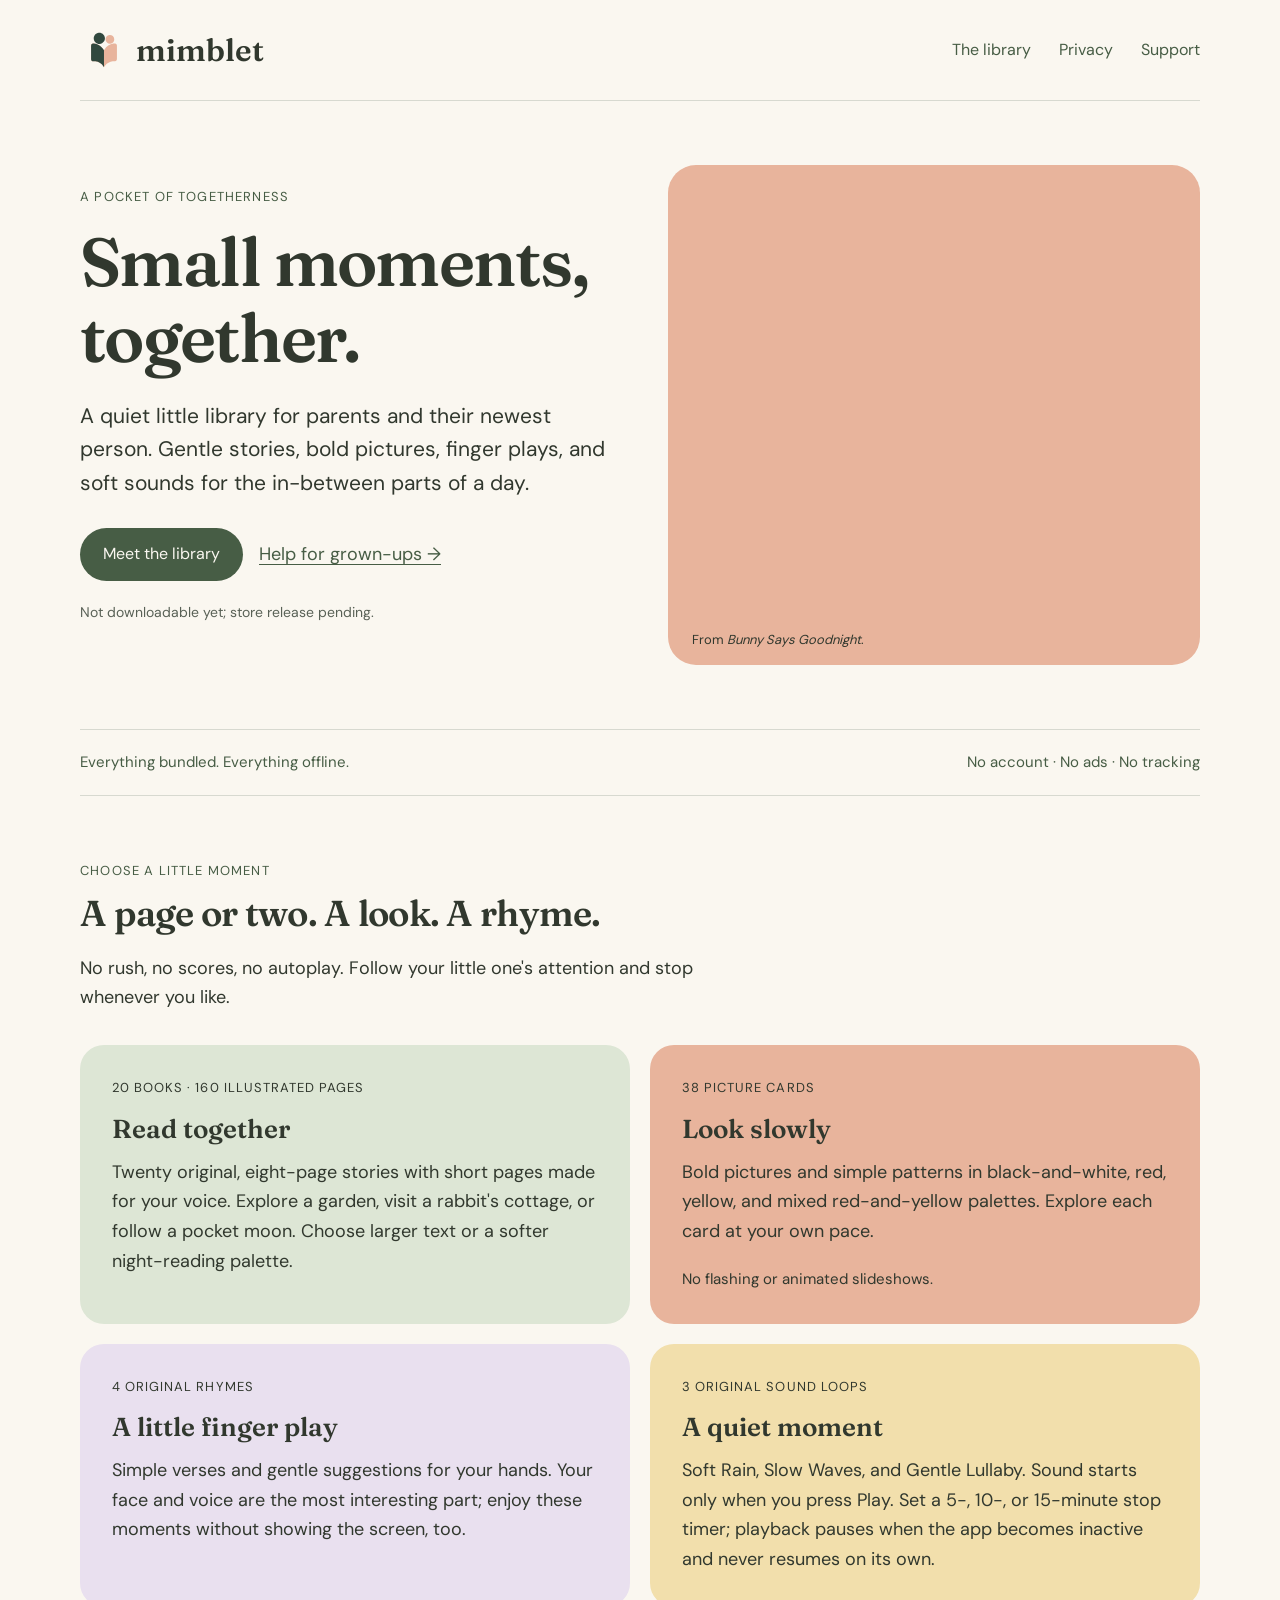
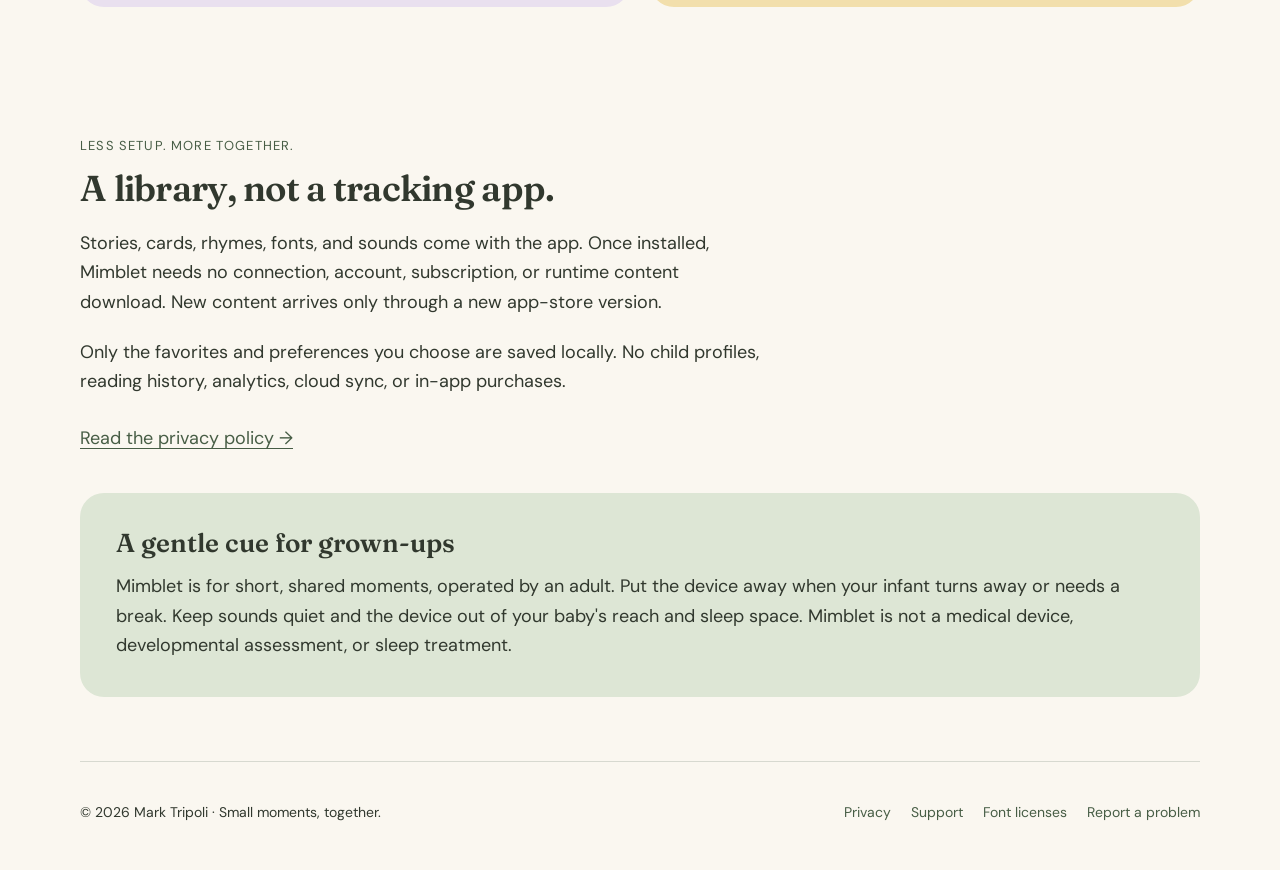
==== commit 937c37ae: "Copy: simplify store-release and support language for caregivers (#24) Fixes #20" ====
--- a/site/index.html
+++ b/site/index.html
@@ -12,7 +12,7 @@
 <a class="skip" href="#main">Skip to content</a>
 <div class="wrap"><header class="header"><a class="brand" href="./" aria-label="Mimblet home"><img src="assets/brand-mark.svg" alt="" width="40" height="40">mimblet</a><nav aria-label="Main navigation"><a href="#library">The library</a><a href="privacy/">Privacy</a><a href="support/">Support</a></nav></header>
 <main id="main" tabindex="-1">
-<section class="hero" aria-labelledby="welcome"><div><p class="eyebrow">A pocket of togetherness</p><h1 id="welcome">Small moments,<br>together.</h1><p class="intro">A quiet little library for parents and their newest person. Gentle stories, bold pictures, finger plays, and soft sounds for the in-between parts of a day.</p><div class="actions"><a class="button" href="#library">Meet the library</a><a href="support/">Help for grown-ups →</a></div><p class="availability">Preparing for store release. No store download links are available here yet.</p></div><figure class="scene"><img src="assets/bunny-goodnight-01-1200w.jpg" srcset="assets/bunny-goodnight-01-480w.jpg 480w, assets/bunny-goodnight-01-768w.jpg 768w, assets/bunny-goodnight-01-1200w.jpg 1200w" sizes="(max-width: 768px) 100vw, 60vw" alt="A little rabbit in a mustard waistcoat outside a warmly lit cottage at sunset." width="1536" height="1020" decoding="async" fetchpriority="high"><figcaption>From <cite>Bunny Says Goodnight</cite>.</figcaption></figure></section>
+<section class="hero" aria-labelledby="welcome"><div><p class="eyebrow">A pocket of togetherness</p><h1 id="welcome">Small moments,<br>together.</h1><p class="intro">A quiet little library for parents and their newest person. Gentle stories, bold pictures, finger plays, and soft sounds for the in-between parts of a day.</p><div class="actions"><a class="button" href="#library">Meet the library</a><a href="support/">Help for grown-ups →</a></div><p class="availability">Not downloadable yet; store release pending.</p></div><figure class="scene"><img src="assets/bunny-goodnight-01-1200w.jpg" srcset="assets/bunny-goodnight-01-480w.jpg 480w, assets/bunny-goodnight-01-768w.jpg 768w, assets/bunny-goodnight-01-1200w.jpg 1200w" sizes="(max-width: 768px) 100vw, 60vw" alt="A little rabbit in a mustard waistcoat outside a warmly lit cottage at sunset." width="1536" height="1020" decoding="async" fetchpriority="high"><figcaption>From <cite>Bunny Says Goodnight</cite>.</figcaption></figure></section>
 <div class="strip" role="group" aria-label="App principles"><span>Everything bundled. Everything offline.</span><span>No account · No ads · No tracking</span></div>
 <section id="library" class="section" aria-labelledby="library-title"><div class="section-head"><p class="eyebrow">Choose a little moment</p><h2 id="library-title">A page or two. A look. A rhyme.</h2><p>No rush, no scores, no autoplay. Follow your little one's attention and stop whenever you like.</p></div><div class="grid"><article class="card"><span class="number">20 books · 160 illustrated pages</span><h3>Read together</h3><p>Twenty original, eight-page stories with short pages made for your voice. Explore a garden, visit a rabbit's cottage, or follow a pocket moon. Choose larger text or a softer night-reading palette.</p></article><article class="card"><span class="number">38 picture cards</span><h3>Look slowly</h3><p>Bold pictures and simple patterns in black-and-white, red, yellow, and mixed red-and-yellow palettes. Explore each card at your own pace.</p><p class="small">No flashing or animated slideshows.</p></article><article class="card"><span class="number">4 original rhymes</span><h3>A little finger play</h3><p>Simple verses and gentle suggestions for your hands. Your face and voice are the most interesting part; enjoy these moments without showing the screen, too.</p></article><article class="card"><span class="number">3 original sound loops</span><h3>A quiet moment</h3><p>Soft Rain, Slow Waves, and Gentle Lullaby. Sound starts only when you press Play. Set a 5-, 10-, or 15-minute stop timer; playback pauses when the app becomes inactive and never resumes on its own.</p></article></div></section>
 <section class="section" aria-labelledby="offline-title"><div class="section-head"><p class="eyebrow">Less setup. More together.</p><h2 id="offline-title">A library, not a tracking app.</h2><p>Stories, cards, rhymes, fonts, and sounds come with the app. Once installed, Mimblet needs no connection, account, subscription, or runtime content download. New content arrives only through a new app-store version.</p><p>Only the favorites and preferences you choose are saved locally. No child profiles, reading history, analytics, cloud sync, or in-app purchases.</p><a href="privacy/">Read the privacy policy →</a></div><div class="note"><h3>A gentle cue for grown-ups</h3><p>Mimblet is for short, shared moments, operated by an adult. Put the device away when your infant turns away or needs a break. Keep sounds quiet and the device out of your baby's reach and sleep space. Mimblet is not a medical device, developmental assessment, or sleep treatment.</p></div></section>
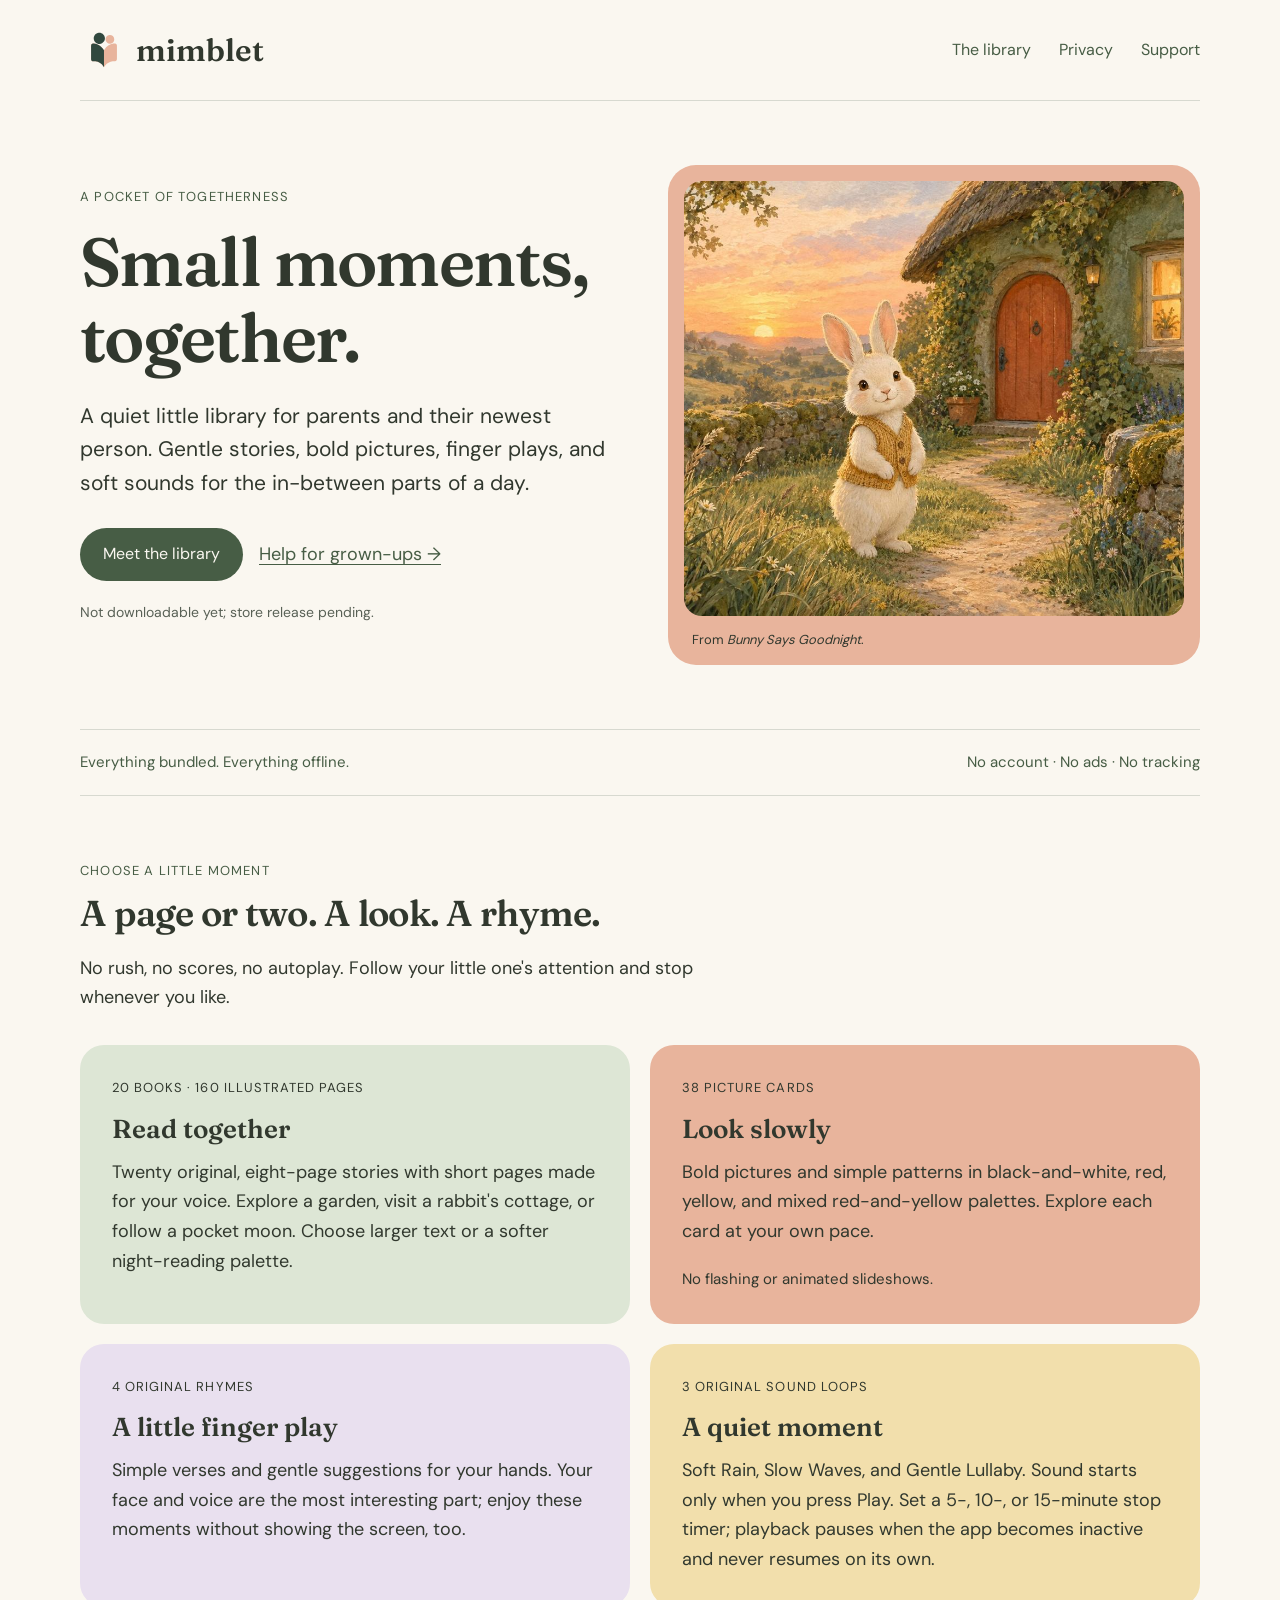
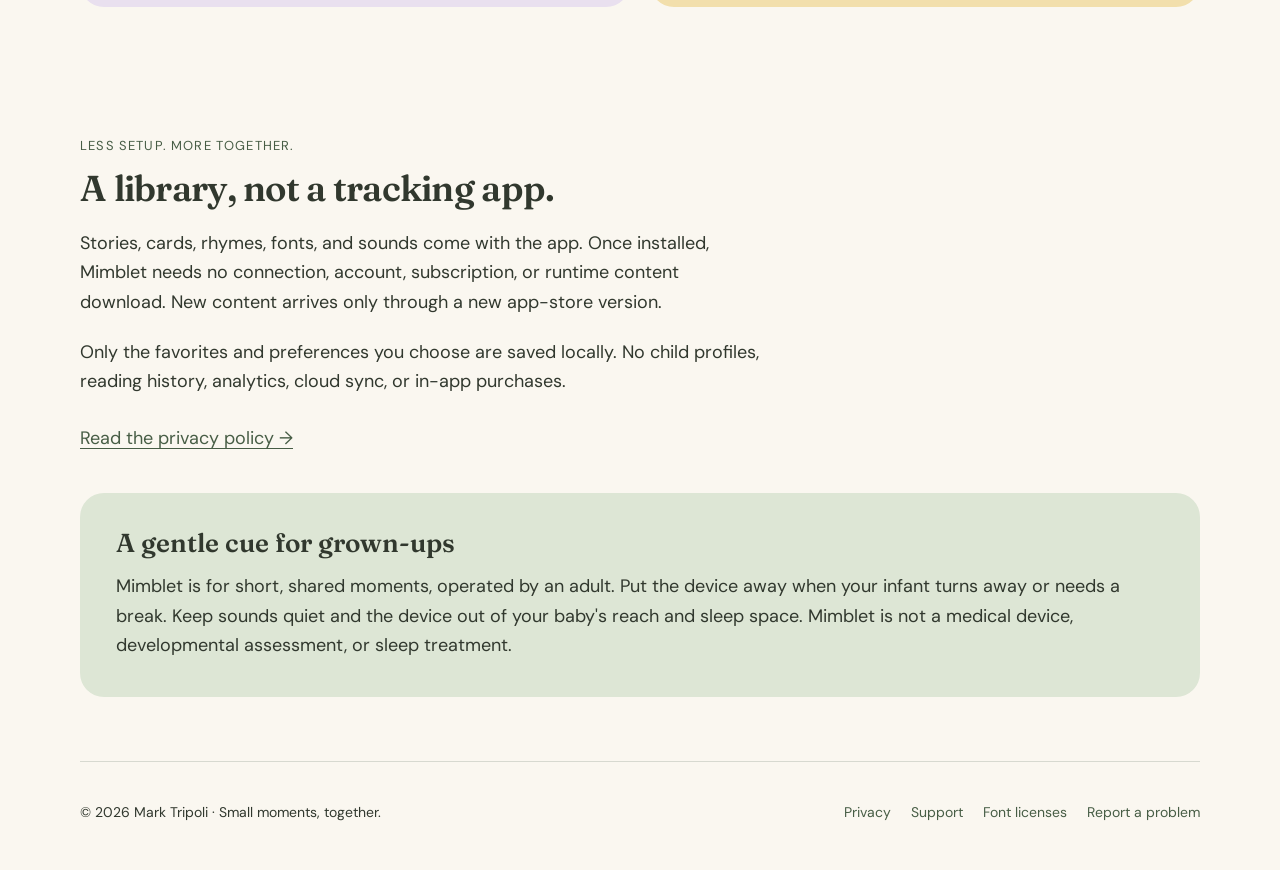
==== commit 95f4b321: "seo: add canonical links per page" ====
--- a/site/index.html
+++ b/site/index.html
@@ -7,7 +7,7 @@
 <meta property="og:type" content="website">
 <meta property="og:image" content="assets/bunny-goodnight-01.jpg">
 <meta name="twitter:card" content="summary_large_image">
-<link rel="preload" as="image" href="assets/bunny-goodnight-01-1200w.jpg" fetchpriority="high"><link rel="preload" as="font" type="font/truetype" href="assets/fonts/Fraunces_600SemiBold.ttf" crossorigin><link rel="preload" as="font" type="font/truetype" href="assets/fonts/DMSans_400Regular.ttf" crossorigin><link rel="stylesheet" href="styles.css"></head>
+<link rel="preload" as="image" href="assets/bunny-goodnight-01-1200w.jpg" fetchpriority="high"><link rel="preload" as="font" type="font/truetype" href="assets/fonts/Fraunces_600SemiBold.ttf" crossorigin><link rel="preload" as="font" type="font/truetype" href="assets/fonts/DMSans_400Regular.ttf" crossorigin><link rel="canonical" href="./"><link rel="stylesheet" href="styles.css"></head>
 <body>
 <a class="skip" href="#main">Skip to content</a>
 <div class="wrap"><header class="header"><a class="brand" href="./" aria-label="Mimblet home"><img src="assets/brand-mark.svg" alt="" width="40" height="40">mimblet</a><nav aria-label="Main navigation"><a href="#library">The library</a><a href="privacy/">Privacy</a><a href="support/">Support</a></nav></header>
--- a/site/styles.css
+++ b/site/styles.css
@@ -1,3 +1,4 @@
+html{scroll-behavior:smooth}
 @font-face{font-family:Fraunces;src:url('assets/fonts/Fraunces_600SemiBold.ttf') format('truetype');font-weight:600;font-display:swap}
 @font-face{font-family:'DM Sans';src:url('assets/fonts/DMSans_400Regular.ttf') format('truetype');font-weight:400;font-display:swap}
 :root{color-scheme:light dark;--paper:#FAF7F0;--ink:#31382E;--moss:#475D45;--sage:#DDE6D5;--butter:#F2DFAC;--line:#D7D9D0}
@@ -47,6 +48,8 @@
   .header{border-color:var(--line)}
   a{color:var(--moss)}
   .card,.scene,.note,.contents{background:var(--sage);border-color:var(--line);color:var(--ink)}
+  .card:nth-child(2),.card:nth-child(3){background:var(--sage)}
+  .availability{color:var(--moss)}
   .footer{border-color:var(--line);color:var(--ink)}
   .skip{background:#2A3328;color:var(--ink)}
 }
